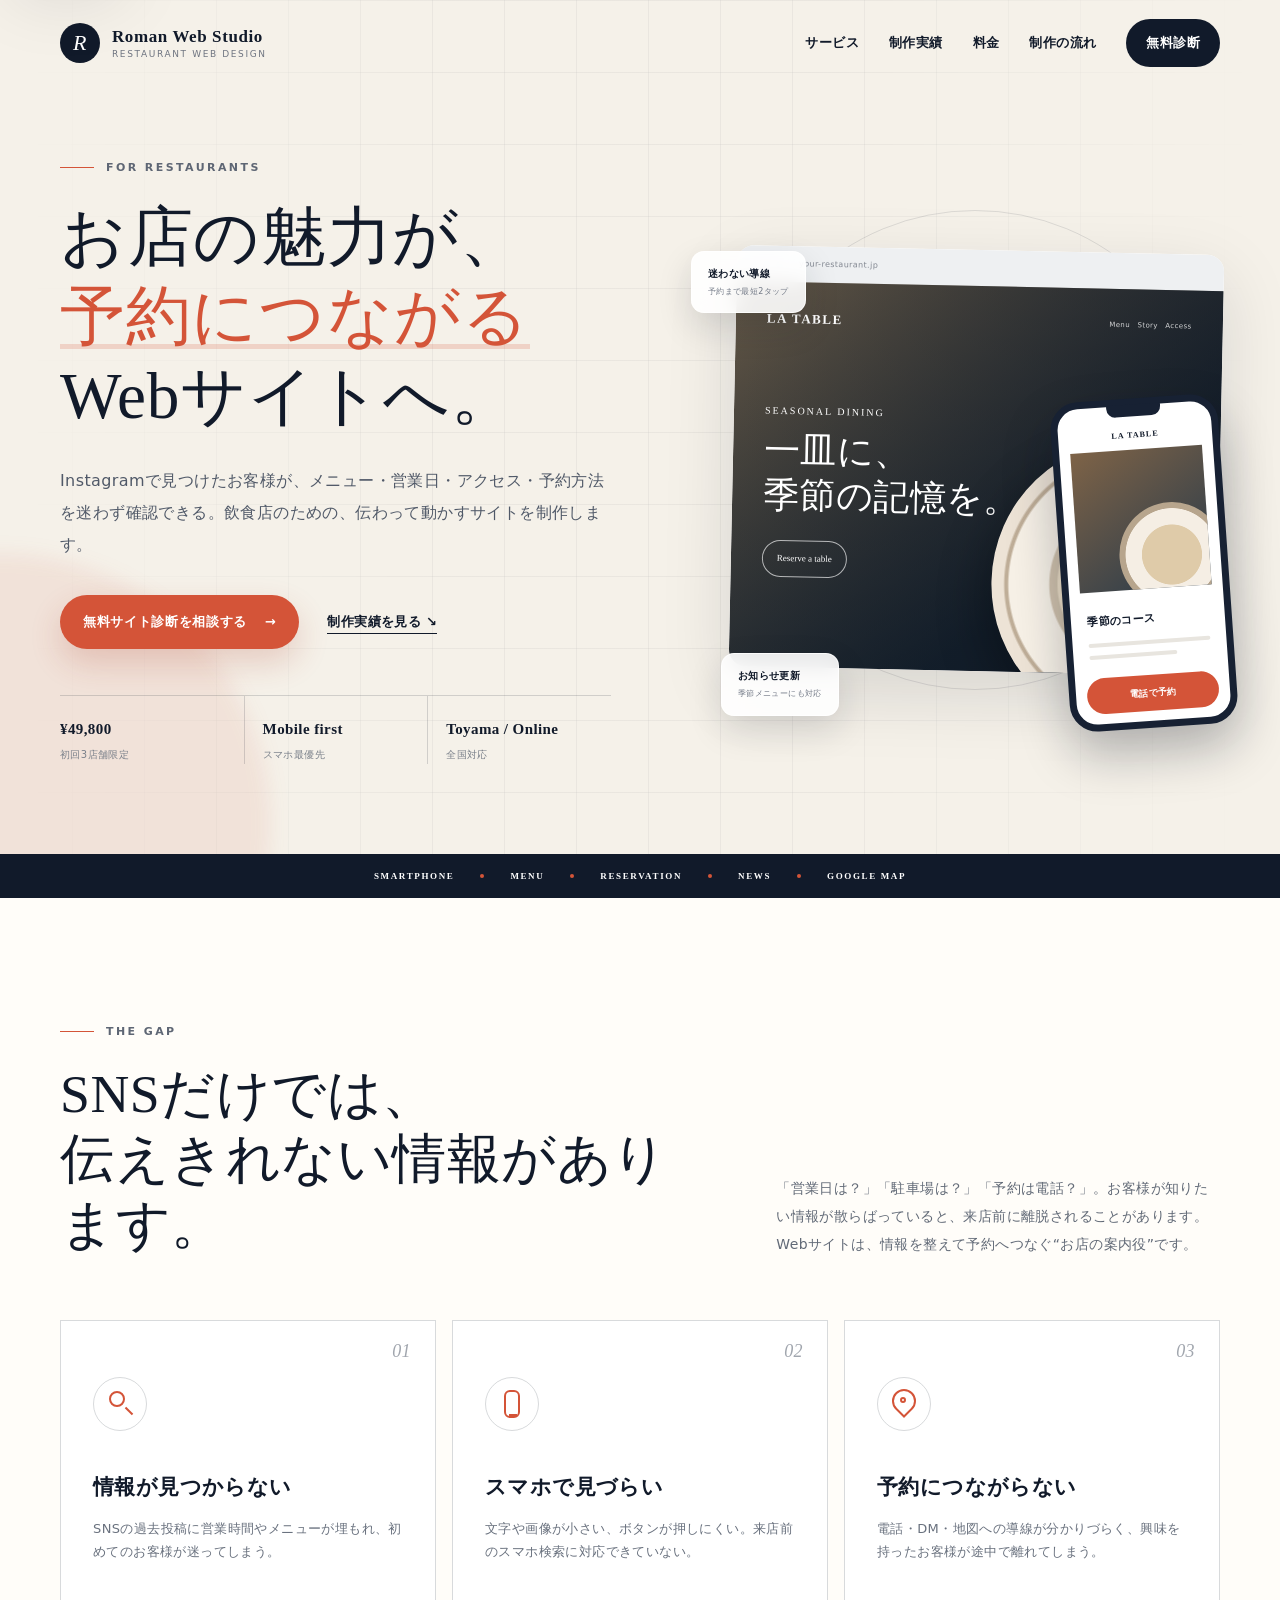
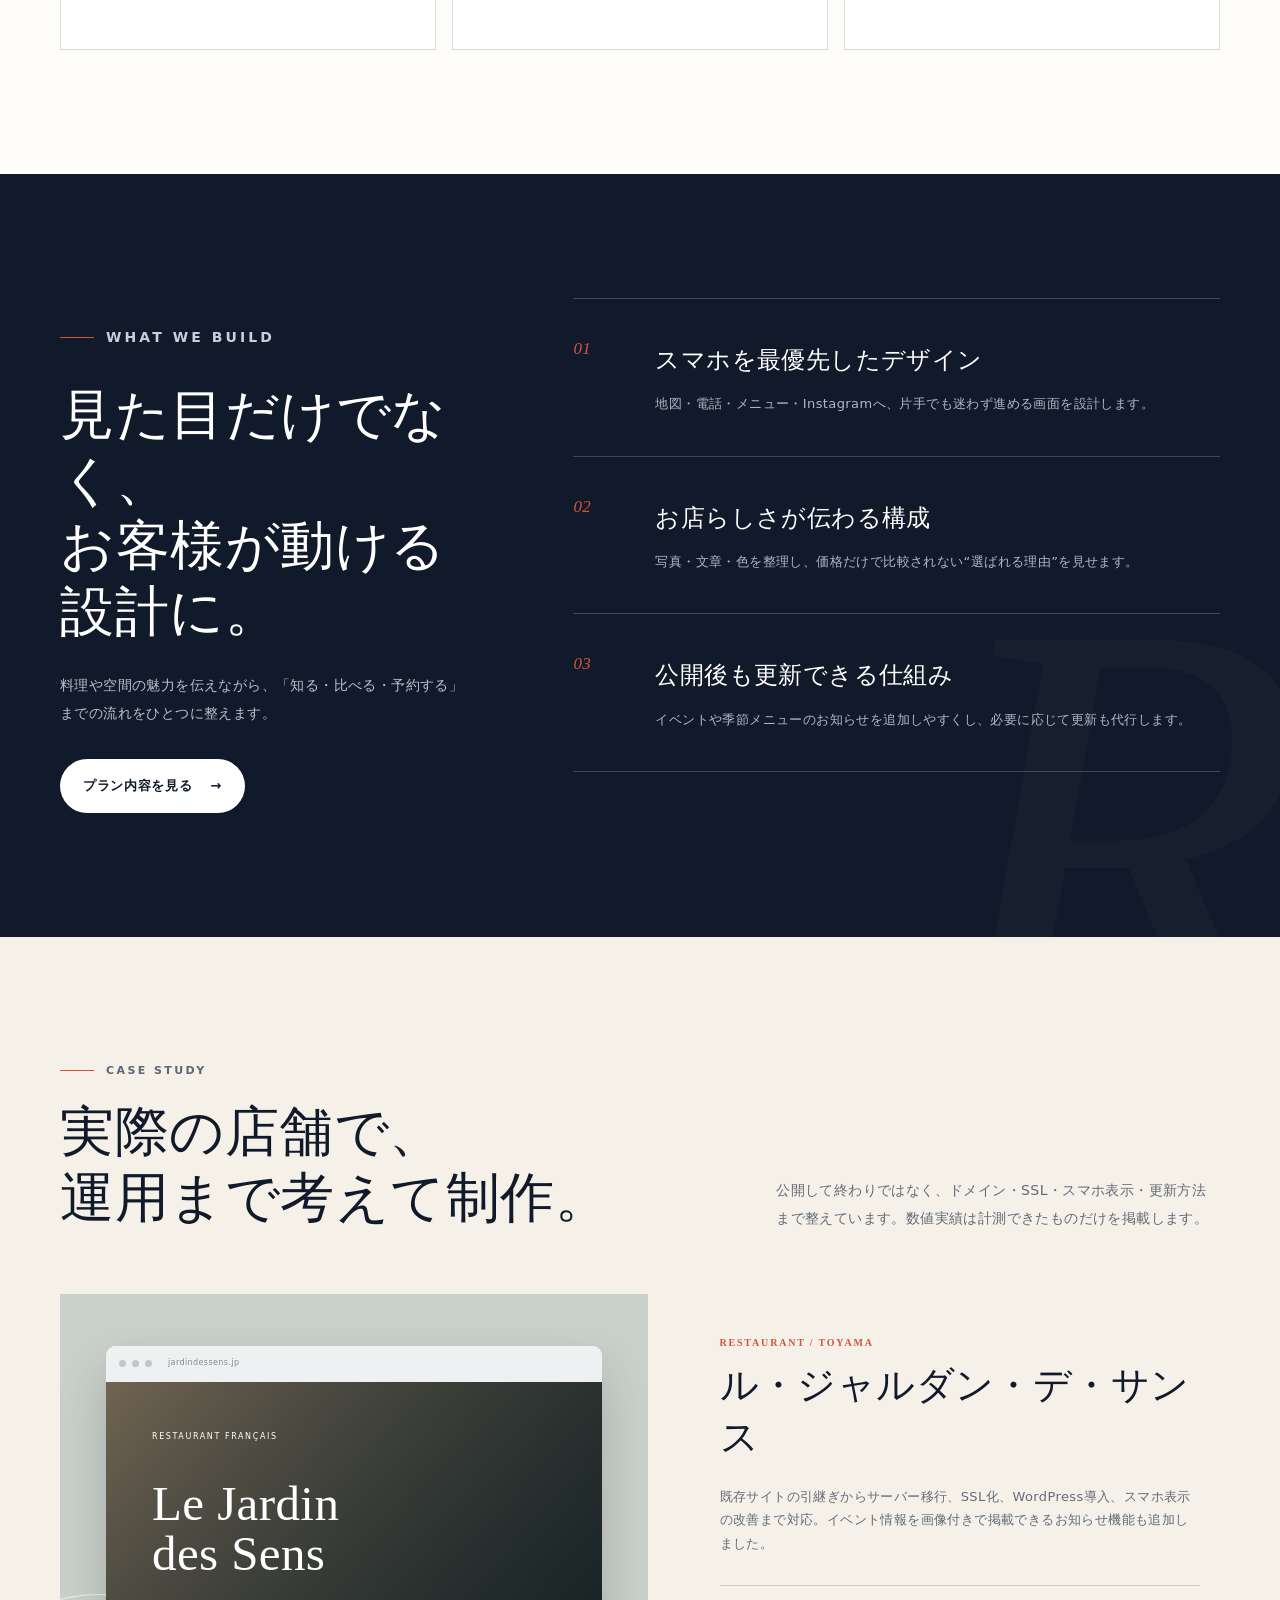
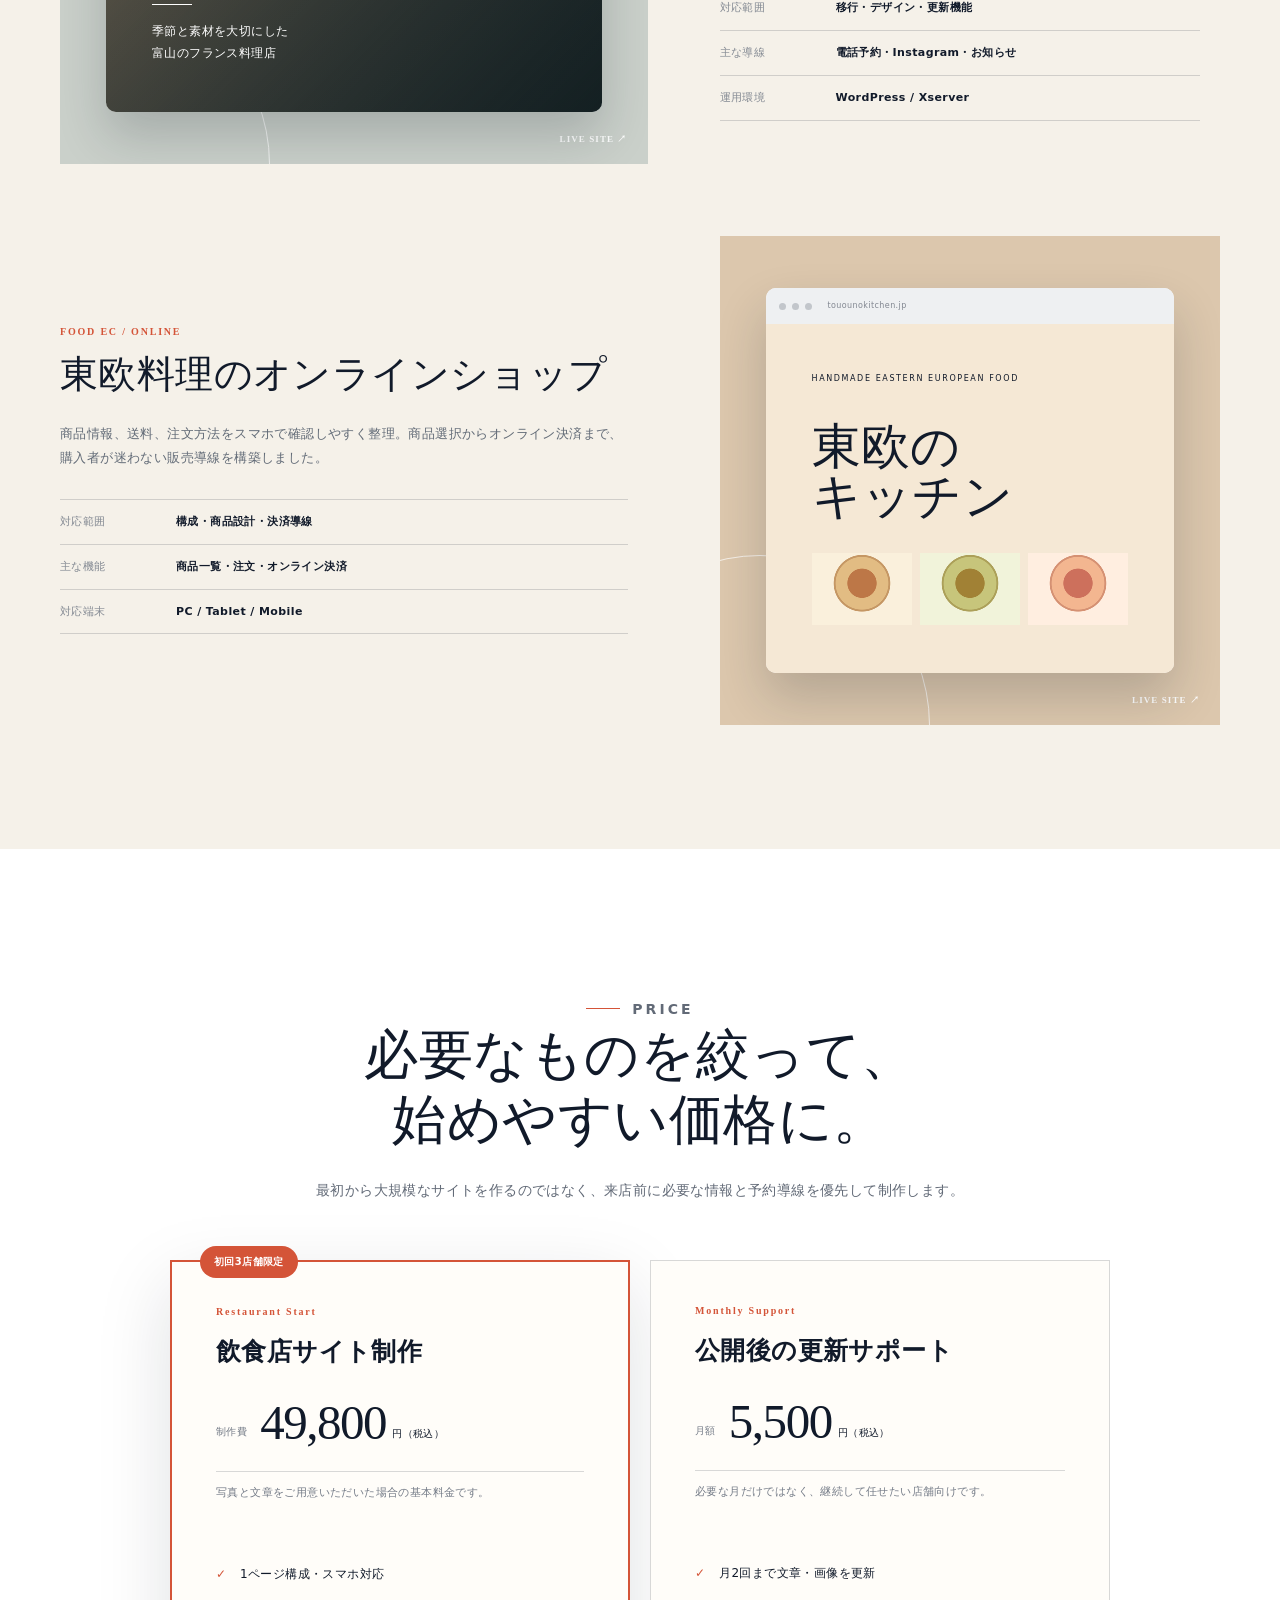
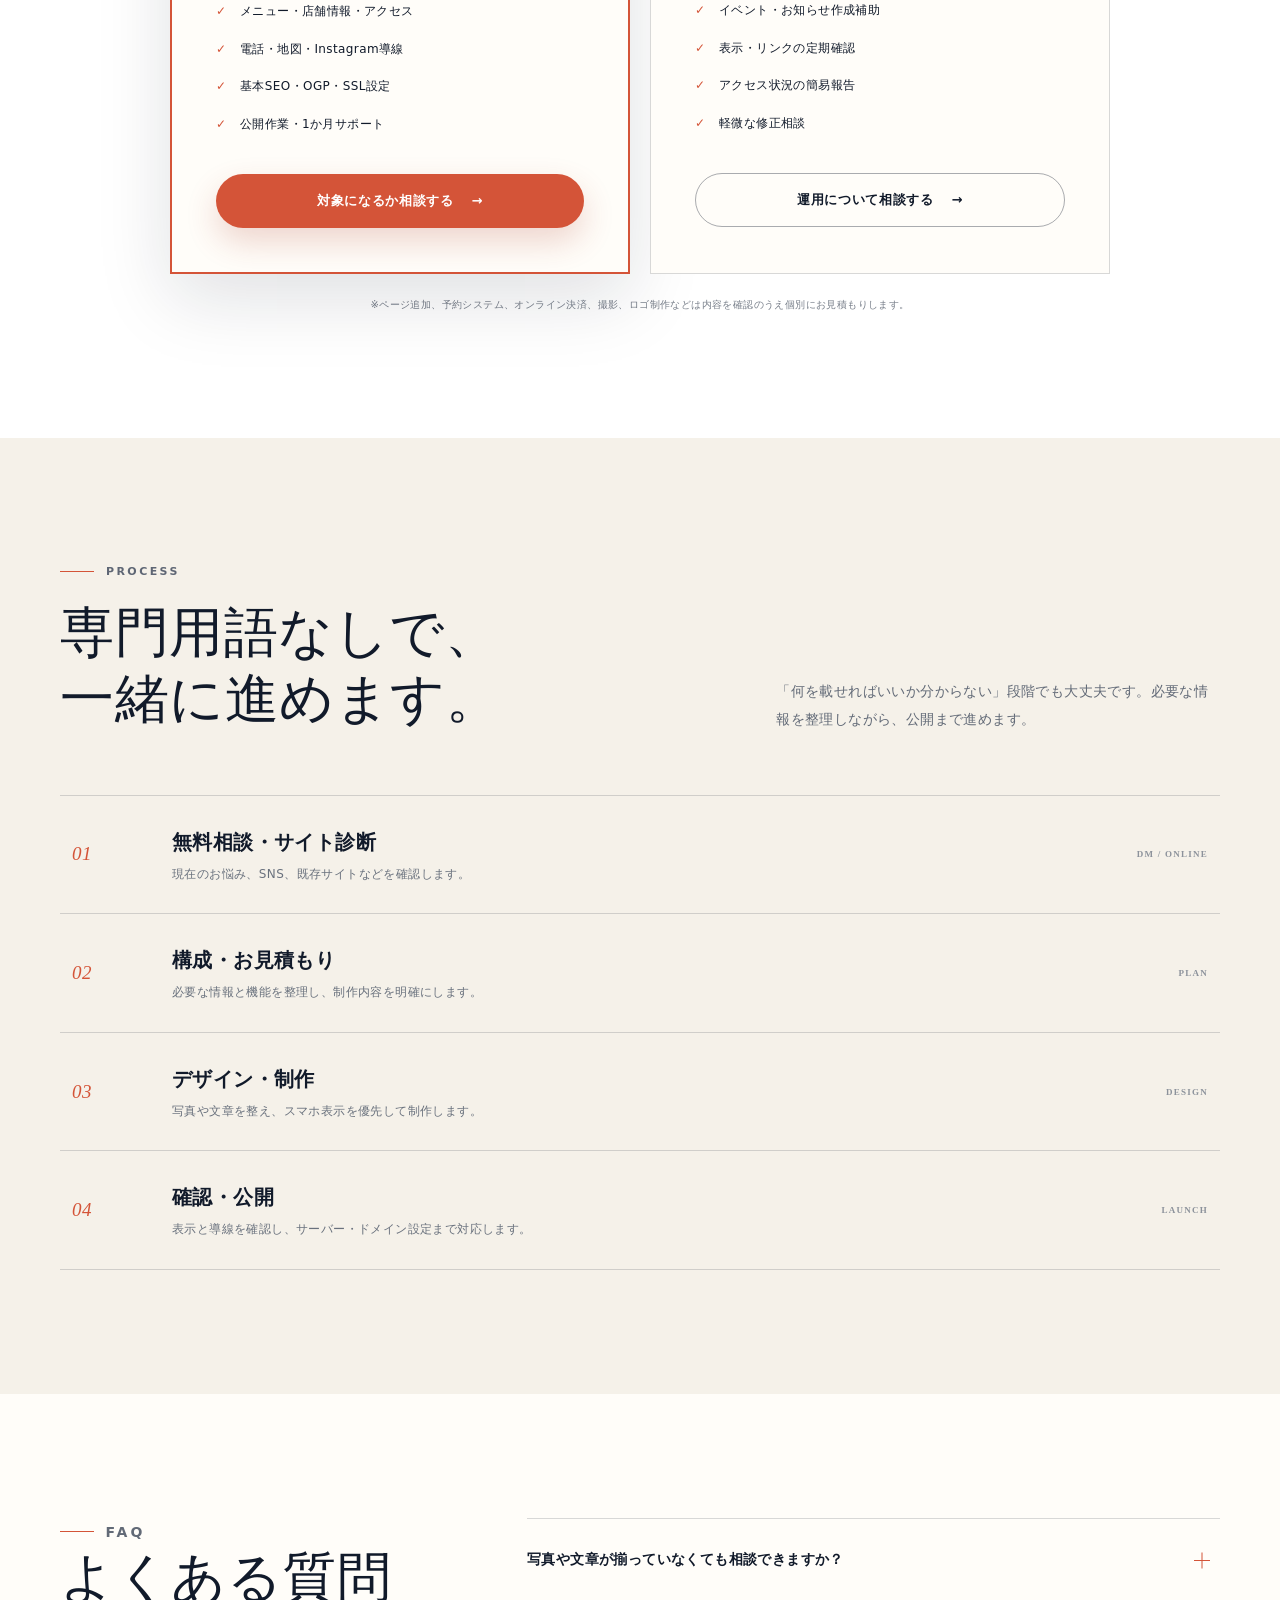
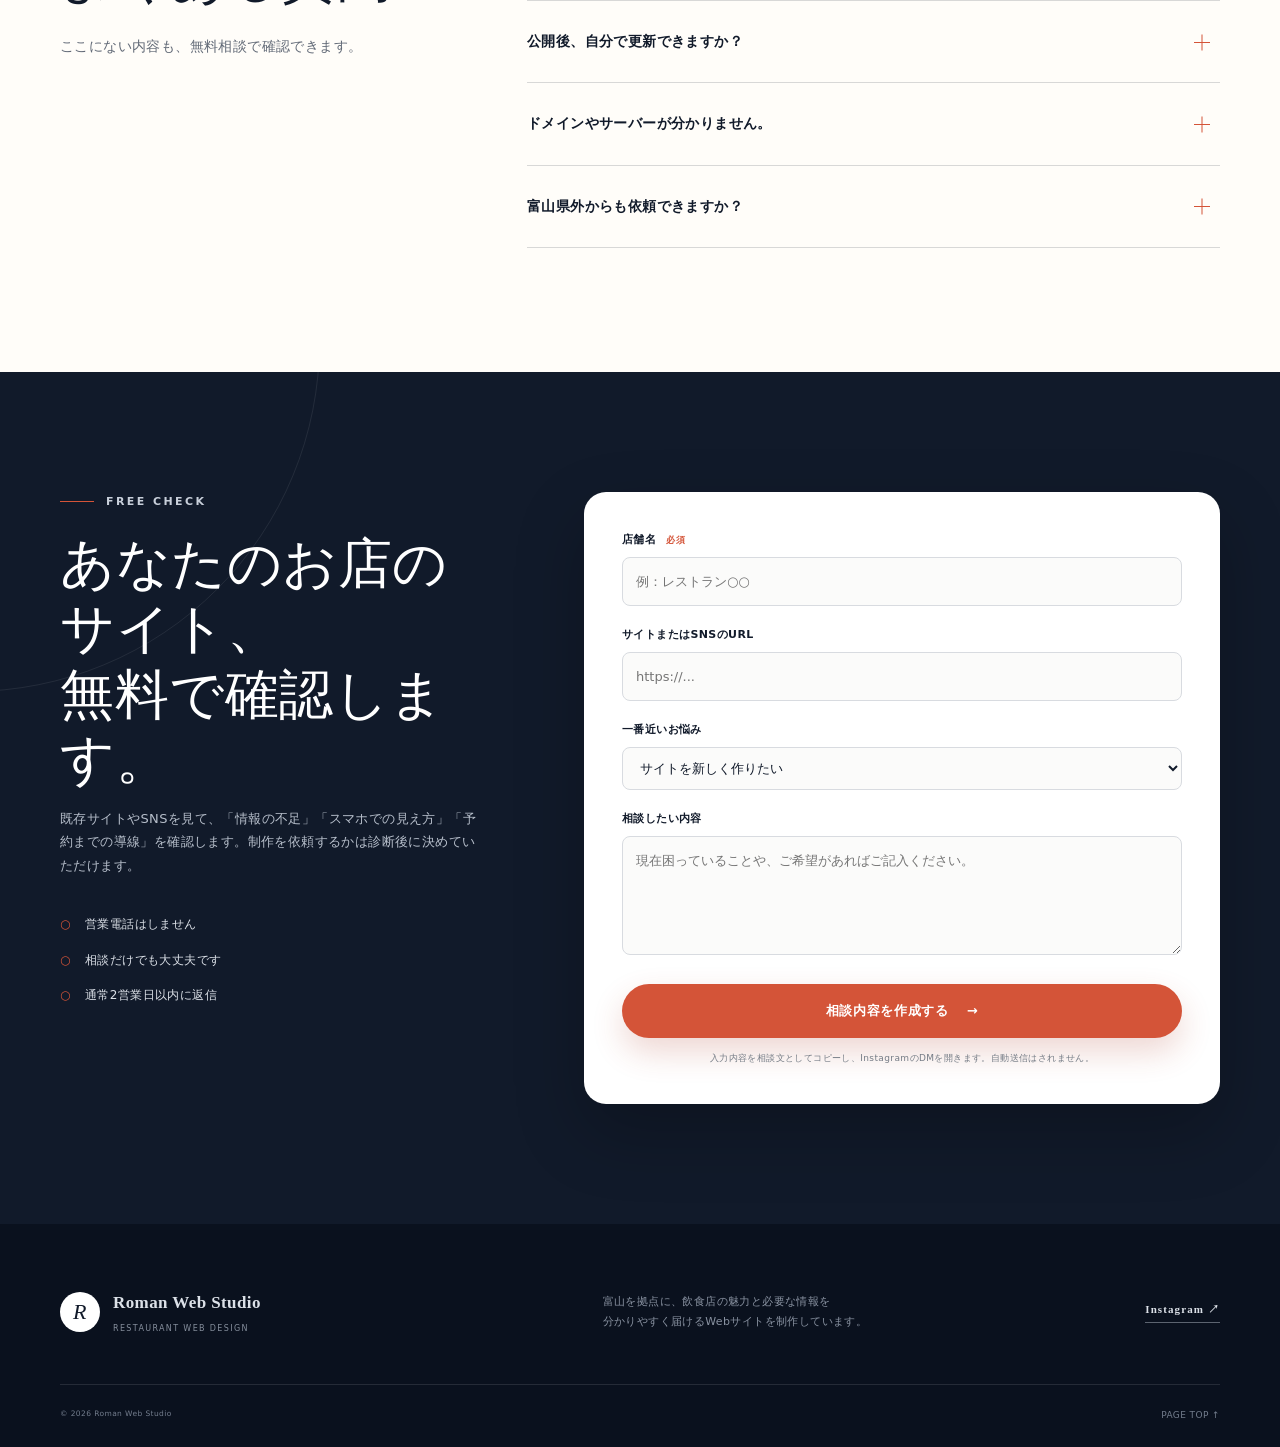
==== index.html @ 32421e75 "Add files via upload" ====
<!doctype html>
<html lang="ja">
<head>
  <meta charset="utf-8">
  <meta name="viewport" content="width=device-width, initial-scale=1">
  <meta name="theme-color" content="#111a2a">
  <meta name="description" content="富山の飲食店に特化したWebサイト制作。スマホ対応、メニュー・アクセス・予約導線、お知らせ機能まで、集客につながるサイトを制作します。">
  <meta property="og:type" content="website">
  <meta property="og:locale" content="ja_JP">
  <meta property="og:title" content="Roman Web Studio｜飲食店のためのWeb制作">
  <meta property="og:description" content="お店の魅力が、予約につながるサイトへ。富山を拠点に全国オンライン対応。">
  <title>Roman Web Studio｜飲食店のためのWeb制作</title>
  <link rel="icon" href="assets/favicon.svg" type="image/svg+xml">
  <link rel="stylesheet" href="styles.css">
  <script src="script.js" defer></script>
</head>
<body>
  <a class="skip-link" href="#main">本文へ移動</a>

  <header class="site-header" data-header>
    <div class="container header-inner">
      <a class="brand" href="#top" aria-label="Roman Web Studio ホーム">
        <span class="brand-mark" aria-hidden="true">R</span>
        <span><b>Roman Web Studio</b><small>Restaurant web design</small></span>
      </a>
      <button class="menu-button" type="button" aria-expanded="false" aria-controls="site-nav" data-menu-button>
        <span class="sr-only">メニューを開く</span><i></i><i></i>
      </button>
      <nav class="site-nav" id="site-nav" aria-label="メインメニュー" data-nav>
        <a href="#service">サービス</a>
        <a href="#works">制作実績</a>
        <a href="#price">料金</a>
        <a href="#flow">制作の流れ</a>
        <a class="nav-cta" href="#diagnosis">無料診断</a>
      </nav>
    </div>
  </header>

  <main id="main">
    <section class="hero" id="top">
      <div class="hero-grid-bg" aria-hidden="true"></div>
      <div class="container hero-layout">
        <div class="hero-copy reveal">
          <p class="eyebrow"><span></span> FOR RESTAURANTS</p>
          <h1>お店の魅力が、<br><em>予約につながる</em><br>Webサイトへ。</h1>
          <p class="hero-lead">Instagramで見つけたお客様が、メニュー・営業日・アクセス・予約方法を迷わず確認できる。飲食店のための、伝わって動かすサイトを制作します。</p>
          <div class="hero-actions">
            <a class="button button-primary" href="#diagnosis">無料サイト診断を相談する <span>→</span></a>
            <a class="text-link" href="#works">制作実績を見る <span>↘</span></a>
          </div>
          <ul class="hero-facts" aria-label="サービスの特徴">
            <li><b>¥49,800</b><span>初回3店舗限定</span></li>
            <li><b>Mobile first</b><span>スマホ最優先</span></li>
            <li><b>Toyama / Online</b><span>全国対応</span></li>
          </ul>
        </div>

        <div class="hero-showcase reveal reveal-delay" aria-label="飲食店サイトの制作イメージ">
          <div class="showcase-orbit orbit-one" aria-hidden="true"></div>
          <div class="showcase-orbit orbit-two" aria-hidden="true"></div>
          <div class="desktop-mockup">
            <div class="browser-bar"><span></span><span></span><span></span><small>your-restaurant.jp</small></div>
            <div class="restaurant-screen">
              <div class="screen-nav"><b>LA TABLE</b><i>Menu　Story　Access</i></div>
              <p>Seasonal dining</p>
              <strong>一皿に、<br>季節の記憶を。</strong>
              <button type="button" tabindex="-1">Reserve a table</button>
              <div class="screen-dish" aria-hidden="true"><i></i><i></i><i></i></div>
            </div>
          </div>
          <div class="phone-mockup" aria-hidden="true">
            <div class="phone-notch"></div>
            <div class="phone-brand">LA TABLE</div>
            <div class="phone-photo"><i></i></div>
            <div class="phone-copy"><b>季節のコース</b><span></span><span></span></div>
            <div class="phone-cta">電話で予約</div>
          </div>
          <div class="floating-note note-one"><b>迷わない導線</b><span>予約まで最短2タップ</span></div>
          <div class="floating-note note-two"><b>お知らせ更新</b><span>季節メニューにも対応</span></div>
        </div>
      </div>
    </section>

    <section class="trust-strip" aria-label="対応内容">
      <div class="container trust-inner">
        <span>SMARTPHONE</span><i></i><span>MENU</span><i></i><span>RESERVATION</span><i></i><span>NEWS</span><i></i><span>GOOGLE MAP</span>
      </div>
    </section>

    <section class="section problem" id="service">
      <div class="container">
        <div class="section-heading split reveal">
          <div><p class="eyebrow"><span></span> THE GAP</p><h2>SNSだけでは、<br>伝えきれない情報があります。</h2></div>
          <p>「営業日は？」「駐車場は？」「予約は電話？」。お客様が知りたい情報が散らばっていると、来店前に離脱されることがあります。Webサイトは、情報を整えて予約へつなぐ“お店の案内役”です。</p>
        </div>
        <div class="problem-grid">
          <article class="problem-card reveal"><span>01</span><div class="line-icon icon-search" aria-hidden="true"></div><h3>情報が見つからない</h3><p>SNSの過去投稿に営業時間やメニューが埋もれ、初めてのお客様が迷ってしまう。</p></article>
          <article class="problem-card reveal"><span>02</span><div class="line-icon icon-phone" aria-hidden="true"></div><h3>スマホで見づらい</h3><p>文字や画像が小さい、ボタンが押しにくい。来店前のスマホ検索に対応できていない。</p></article>
          <article class="problem-card reveal"><span>03</span><div class="line-icon icon-route" aria-hidden="true"></div><h3>予約につながらない</h3><p>電話・DM・地図への導線が分かりづらく、興味を持ったお客様が途中で離れてしまう。</p></article>
        </div>
      </div>
    </section>

    <section class="section solution-section">
      <div class="container solution-layout">
        <div class="solution-intro reveal">
          <p class="eyebrow light"><span></span> WHAT WE BUILD</p>
          <h2>見た目だけでなく、<br>お客様が動ける設計に。</h2>
          <p>料理や空間の魅力を伝えながら、「知る・比べる・予約する」までの流れをひとつに整えます。</p>
          <a class="button button-light" href="#price">プラン内容を見る <span>→</span></a>
        </div>
        <div class="solution-list">
          <article class="solution-item reveal"><b>01</b><div><h3>スマホを最優先したデザイン</h3><p>地図・電話・メニュー・Instagramへ、片手でも迷わず進める画面を設計します。</p></div></article>
          <article class="solution-item reveal"><b>02</b><div><h3>お店らしさが伝わる構成</h3><p>写真・文章・色を整理し、価格だけで比較されない“選ばれる理由”を見せます。</p></div></article>
          <article class="solution-item reveal"><b>03</b><div><h3>公開後も更新できる仕組み</h3><p>イベントや季節メニューのお知らせを追加しやすくし、必要に応じて更新も代行します。</p></div></article>
        </div>
      </div>
    </section>

    <section class="section works" id="works">
      <div class="container">
        <div class="section-heading split reveal">
          <div><p class="eyebrow"><span></span> CASE STUDY</p><h2>実際の店舗で、<br>運用まで考えて制作。</h2></div>
          <p>公開して終わりではなく、ドメイン・SSL・スマホ表示・更新方法まで整えています。数値実績は計測できたものだけを掲載します。</p>
        </div>

        <article class="case-study reveal">
          <a class="case-visual" href="https://jardindessens.jp/" target="_blank" rel="noopener noreferrer" aria-label="ル・ジャルダン・デ・サンスのサイトを見る">
            <div class="case-browser">
              <div class="case-bar"><span></span><span></span><span></span><em>jardindessens.jp</em></div>
              <div class="case-screen">
                <small>RESTAURANT FRANÇAIS</small><strong>Le Jardin<br>des Sens</strong><i></i><p>季節と素材を大切にした<br>富山のフランス料理店</p>
              </div>
            </div>
            <span class="case-open">LIVE SITE ↗</span>
          </a>
          <div class="case-content">
            <p class="case-label">RESTAURANT / TOYAMA</p>
            <h3>ル・ジャルダン・デ・サンス</h3>
            <p>既存サイトの引継ぎからサーバー移行、SSL化、WordPress導入、スマホ表示の改善まで対応。イベント情報を画像付きで掲載できるお知らせ機能も追加しました。</p>
            <dl class="case-details">
              <div><dt>対応範囲</dt><dd>移行・デザイン・更新機能</dd></div>
              <div><dt>主な導線</dt><dd>電話予約・Instagram・お知らせ</dd></div>
              <div><dt>運用環境</dt><dd>WordPress / Xserver</dd></div>
            </dl>
          </div>
        </article>

        <article class="case-study case-study-reverse reveal">
          <a class="case-visual case-visual-warm" href="https://touounokitchen.jp/" target="_blank" rel="noopener noreferrer" aria-label="東欧のキッチンのサイトを見る">
            <div class="case-browser">
              <div class="case-bar"><span></span><span></span><span></span><em>touounokitchen.jp</em></div>
              <div class="case-screen shop-screen">
                <small>HANDMADE EASTERN EUROPEAN FOOD</small><strong>東欧の<br>キッチン</strong><div class="product-row"><i></i><i></i><i></i></div>
              </div>
            </div>
            <span class="case-open">LIVE SITE ↗</span>
          </a>
          <div class="case-content">
            <p class="case-label">FOOD EC / ONLINE</p>
            <h3>東欧料理のオンラインショップ</h3>
            <p>商品情報、送料、注文方法をスマホで確認しやすく整理。商品選択からオンライン決済まで、購入者が迷わない販売導線を構築しました。</p>
            <dl class="case-details">
              <div><dt>対応範囲</dt><dd>構成・商品設計・決済導線</dd></div>
              <div><dt>主な機能</dt><dd>商品一覧・注文・オンライン決済</dd></div>
              <div><dt>対応端末</dt><dd>PC / Tablet / Mobile</dd></div>
            </dl>
          </div>
        </article>
      </div>
    </section>

    <section class="section price-section" id="price">
      <div class="container">
        <div class="section-heading centered reveal">
          <p class="eyebrow"><span></span> PRICE</p>
          <h2>必要なものを絞って、<br>始めやすい価格に。</h2>
          <p>最初から大規模なサイトを作るのではなく、来店前に必要な情報と予約導線を優先して制作します。</p>
        </div>
        <div class="price-grid">
          <article class="price-card featured reveal">
            <div class="price-badge">初回3店舗限定</div>
            <p class="price-name">Restaurant Start</p>
            <h3>飲食店サイト制作</h3>
            <div class="price"><small>制作費</small><strong>49,800</strong><span>円（税込）</span></div>
            <p class="price-note">写真と文章をご用意いただいた場合の基本料金です。</p>
            <ul>
              <li>1ページ構成・スマホ対応</li>
              <li>メニュー・店舗情報・アクセス</li>
              <li>電話・地図・Instagram導線</li>
              <li>基本SEO・OGP・SSL設定</li>
              <li>公開作業・1か月サポート</li>
            </ul>
            <a class="button button-primary full" href="#diagnosis">対象になるか相談する <span>→</span></a>
          </article>
          <article class="price-card reveal">
            <p class="price-name">Monthly Support</p>
            <h3>公開後の更新サポート</h3>
            <div class="price"><small>月額</small><strong>5,500</strong><span>円（税込）</span></div>
            <p class="price-note">必要な月だけではなく、継続して任せたい店舗向けです。</p>
            <ul>
              <li>月2回まで文章・画像を更新</li>
              <li>イベント・お知らせ作成補助</li>
              <li>表示・リンクの定期確認</li>
              <li>アクセス状況の簡易報告</li>
              <li>軽微な修正相談</li>
            </ul>
            <a class="button button-outline full" href="#diagnosis">運用について相談する <span>→</span></a>
          </article>
        </div>
        <p class="price-caution">※ページ追加、予約システム、オンライン決済、撮影、ロゴ制作などは内容を確認のうえ個別にお見積もりします。</p>
      </div>
    </section>

    <section class="section flow-section" id="flow">
      <div class="container">
        <div class="section-heading split reveal">
          <div><p class="eyebrow"><span></span> PROCESS</p><h2>専門用語なしで、<br>一緒に進めます。</h2></div>
          <p>「何を載せればいいか分からない」段階でも大丈夫です。必要な情報を整理しながら、公開まで進めます。</p>
        </div>
        <ol class="flow-list">
          <li class="reveal"><span>01</span><div><h3>無料相談・サイト診断</h3><p>現在のお悩み、SNS、既存サイトなどを確認します。</p></div><small>DM / ONLINE</small></li>
          <li class="reveal"><span>02</span><div><h3>構成・お見積もり</h3><p>必要な情報と機能を整理し、制作内容を明確にします。</p></div><small>PLAN</small></li>
          <li class="reveal"><span>03</span><div><h3>デザイン・制作</h3><p>写真や文章を整え、スマホ表示を優先して制作します。</p></div><small>DESIGN</small></li>
          <li class="reveal"><span>04</span><div><h3>確認・公開</h3><p>表示と導線を確認し、サーバー・ドメイン設定まで対応します。</p></div><small>LAUNCH</small></li>
        </ol>
      </div>
    </section>

    <section class="section faq-section">
      <div class="container faq-layout">
        <div class="faq-heading reveal"><p class="eyebrow"><span></span> FAQ</p><h2>よくある質問</h2><p>ここにない内容も、無料相談で確認できます。</p></div>
        <div class="faq-list">
          <details class="reveal"><summary>写真や文章が揃っていなくても相談できますか？<i></i></summary><p>可能です。必要な素材を一緒に整理し、文章のたたき台も作成します。撮影が必要な場合は別途ご相談ください。</p></details>
          <details class="reveal"><summary>公開後、自分で更新できますか？<i></i></summary><p>更新頻度に応じて、WordPressなどご自身で更新できる構成も提案できます。更新を任せたい場合は月額サポートをご利用いただけます。</p></details>
          <details class="reveal"><summary>ドメインやサーバーが分かりません。<i></i></summary><p>取得・設定・SSL化までサポートします。現在契約しているサービスがある場合は、内容を確認して最適な方法をご案内します。</p></details>
          <details class="reveal"><summary>富山県外からも依頼できますか？<i></i></summary><p>全国オンラインで対応しています。打ち合わせはメッセージやオンライン通話で進められます。</p></details>
        </div>
      </div>
    </section>

    <section class="diagnosis" id="diagnosis">
      <div class="container diagnosis-layout">
        <div class="diagnosis-copy reveal">
          <p class="eyebrow light"><span></span> FREE CHECK</p>
          <h2>あなたのお店のサイト、<br>無料で確認します。</h2>
          <p>既存サイトやSNSを見て、「情報の不足」「スマホでの見え方」「予約までの導線」を確認します。制作を依頼するかは診断後に決めていただけます。</p>
          <ul><li>営業電話はしません</li><li>相談だけでも大丈夫です</li><li>通常2営業日以内に返信</li></ul>
        </div>
        <form class="diagnosis-form reveal" data-diagnosis-form>
          <label><span>店舗名 <em>必須</em></span><input type="text" name="shop" autocomplete="organization" required placeholder="例：レストラン○○"></label>
          <label><span>サイトまたはSNSのURL</span><input type="url" name="url" inputmode="url" placeholder="https://..."></label>
          <label><span>一番近いお悩み</span><select name="issue"><option>サイトを新しく作りたい</option><option>今のサイトを改善したい</option><option>スマホ表示を見直したい</option><option>予約・問い合わせを増やしたい</option><option>更新を任せたい</option><option>まだ分からない</option></select></label>
          <label><span>相談したい内容</span><textarea name="message" rows="4" placeholder="現在困っていることや、ご希望があればご記入ください。"></textarea></label>
          <button class="button button-primary full" type="submit">相談内容を作成する <span>→</span></button>
          <p class="form-help">入力内容を相談文としてコピーし、InstagramのDMを開きます。自動送信はされません。</p>
          <div class="form-result" role="status" aria-live="polite" data-form-result hidden>
            <b>相談文をコピーしました。</b><span>Instagramが開いたら、DMへ貼り付けて送信してください。</span>
            <a href="https://www.instagram.com/roman.webstudio/" target="_blank" rel="noopener noreferrer">Instagramを開く ↗</a>
          </div>
        </form>
      </div>
    </section>
  </main>

  <footer class="site-footer">
    <div class="container footer-top">
      <div class="footer-brand"><span class="brand-mark">R</span><div><b>Roman Web Studio</b><small>Restaurant web design</small></div></div>
      <p>富山を拠点に、飲食店の魅力と必要な情報を<br>分かりやすく届けるWebサイトを制作しています。</p>
      <a href="https://www.instagram.com/roman.webstudio/" target="_blank" rel="noopener noreferrer">Instagram <span>↗</span></a>
    </div>
    <div class="container footer-bottom"><small>© <span data-year></span> Roman Web Studio</small><div><a href="#top">PAGE TOP ↑</a></div></div>
  </footer>
</body>
</html>
---- styles.css ----
:root {
  --ink: #111a2a;
  --ink-soft: #243047;
  --cream: #f5f1e9;
  --paper: #fffdf9;
  --sand: #e6dccb;
  --accent: #d45438;
  --accent-dark: #aa3925;
  --sage: #85917f;
  --line: rgba(17, 26, 42, .16);
  --shadow: 0 24px 70px rgba(12, 20, 35, .13);
  --radius: 22px;
  --container: 1160px;
}

*, *::before, *::after { box-sizing: border-box; }
html { scroll-behavior: smooth; scroll-padding-top: 88px; }
body {
  margin: 0;
  color: var(--ink);
  background: var(--paper);
  font-family: "Hiragino Kaku Gothic ProN", "Yu Gothic", "Meiryo", system-ui, sans-serif;
  line-height: 1.8;
  letter-spacing: .025em;
  -webkit-font-smoothing: antialiased;
}
body.menu-open { overflow: hidden; }
a { color: inherit; text-decoration: none; }
img { max-width: 100%; display: block; }
button, input, select, textarea { font: inherit; }
button, summary { -webkit-tap-highlight-color: transparent; }
.container { width: min(calc(100% - 48px), var(--container)); margin-inline: auto; }
.section { padding: 124px 0; }
.sr-only { position: absolute; width: 1px; height: 1px; padding: 0; margin: -1px; overflow: hidden; clip: rect(0, 0, 0, 0); white-space: nowrap; border: 0; }
.skip-link { position: fixed; left: 12px; top: -80px; z-index: 9999; background: #fff; padding: 10px 14px; border-radius: 8px; box-shadow: var(--shadow); }
.skip-link:focus { top: 12px; }

.site-header {
  position: fixed;
  inset: 0 0 auto;
  z-index: 100;
  transition: background .25s ease, box-shadow .25s ease, transform .25s ease;
}
.site-header.scrolled { background: rgba(255, 253, 249, .94); backdrop-filter: blur(16px); box-shadow: 0 1px 0 var(--line); }
.header-inner { height: 86px; display: flex; align-items: center; justify-content: space-between; gap: 24px; }
.brand { display: inline-flex; align-items: center; gap: 12px; line-height: 1.15; position: relative; z-index: 102; }
.brand-mark { width: 40px; height: 40px; display: grid; place-items: center; color: #fff; background: var(--ink); border-radius: 50%; font-family: Georgia, serif; font-size: 22px; font-style: italic; }
.brand b { display: block; font-family: Georgia, "Times New Roman", serif; font-size: 17px; letter-spacing: .035em; }
.brand small { display: block; margin-top: 3px; font-size: 9px; letter-spacing: .18em; text-transform: uppercase; color: #6e7480; }
.site-nav { display: flex; align-items: center; gap: 30px; font-size: 13px; font-weight: 700; }
.site-nav > a:not(.nav-cta) { position: relative; }
.site-nav > a:not(.nav-cta)::after { content: ""; position: absolute; left: 0; right: 100%; bottom: -5px; height: 1px; background: var(--accent); transition: right .25s ease; }
.site-nav > a:not(.nav-cta):hover::after { right: 0; }
.nav-cta { padding: 12px 20px; color: #fff; background: var(--ink); border-radius: 999px; }
.menu-button { display: none; }

.hero { min-height: 780px; padding: 158px 0 90px; background: var(--cream); position: relative; overflow: hidden; }
.hero-grid-bg { position: absolute; inset: 0; opacity: .3; background-image: linear-gradient(var(--line) 1px, transparent 1px), linear-gradient(90deg, var(--line) 1px, transparent 1px); background-size: 72px 72px; mask-image: linear-gradient(to right, transparent, black 35%, black 65%, transparent); }
.hero::before { content: ""; position: absolute; width: 540px; height: 540px; border-radius: 50%; background: rgba(212, 84, 56, .09); filter: blur(10px); left: -270px; bottom: -240px; }
.hero-layout { position: relative; display: grid; grid-template-columns: 1.02fr .98fr; align-items: center; gap: 80px; }
.eyebrow { margin: 0 0 20px; display: flex; align-items: center; gap: 12px; font-size: 11px; font-weight: 800; letter-spacing: .22em; color: #5e6674; }
.eyebrow span { width: 34px; height: 1px; background: var(--accent); }
.eyebrow.light { color: #c8cfda; }
.hero h1, .section-heading h2, .solution-intro h2, .diagnosis h2, .faq-heading h2 { margin: 0; font-family: Georgia, "Yu Mincho", "Hiragino Mincho ProN", serif; font-weight: 500; letter-spacing: .01em; line-height: 1.22; }
.hero h1 { font-size: clamp(43px, 5.1vw, 72px); }
.hero h1 em { color: var(--accent); font-style: normal; position: relative; }
.hero h1 em::after { content: ""; position: absolute; left: 0; right: 0; bottom: 3px; height: 5px; background: rgba(212, 84, 56, .2); }
.hero-lead { max-width: 600px; margin: 28px 0 0; font-size: 16px; color: #505968; line-height: 2; }
.hero-actions { display: flex; align-items: center; gap: 28px; margin-top: 34px; }
.button { min-height: 54px; padding: 14px 22px; border: 1px solid transparent; border-radius: 999px; display: inline-flex; align-items: center; justify-content: center; gap: 18px; cursor: pointer; font-size: 13px; font-weight: 800; letter-spacing: .05em; transition: transform .2s ease, background .2s ease, color .2s ease, box-shadow .2s ease; }
.button:hover { transform: translateY(-2px); }
.button-primary { color: #fff; background: var(--accent); box-shadow: 0 14px 32px rgba(170, 57, 37, .2); }
.button-primary:hover { background: var(--accent-dark); }
.button-light { color: var(--ink); background: #fff; }
.button-outline { color: var(--ink); border-color: rgba(17, 26, 42, .36); background: transparent; }
.button.full { width: 100%; }
.text-link { font-size: 13px; font-weight: 800; border-bottom: 1px solid var(--ink); }
.hero-facts { list-style: none; padding: 0; margin: 46px 0 0; display: grid; grid-template-columns: repeat(3, 1fr); border-top: 1px solid var(--line); }
.hero-facts li { padding: 20px 18px 0 0; }
.hero-facts li + li { padding-left: 18px; border-left: 1px solid var(--line); }
.hero-facts b, .hero-facts span { display: block; }
.hero-facts b { font-family: Georgia, serif; font-size: 15px; }
.hero-facts span { color: #7a808a; font-size: 10px; margin-top: 3px; }

.hero-showcase { position: relative; min-height: 570px; display: grid; align-items: center; }
.showcase-orbit { position: absolute; border: 1px solid rgba(17, 26, 42, .11); border-radius: 50%; }
.orbit-one { width: 480px; height: 480px; right: 1%; top: 6%; }
.orbit-two { width: 370px; height: 370px; right: 12%; top: 16%; border-style: dashed; }
.desktop-mockup { width: 92%; margin-left: auto; border-radius: 17px; overflow: hidden; box-shadow: var(--shadow); background: #fff; transform: rotate(1.2deg); position: relative; z-index: 2; }
.browser-bar, .case-bar { height: 36px; display: flex; align-items: center; gap: 6px; padding: 0 13px; background: #eef0f2; }
.browser-bar span, .case-bar span { width: 7px; height: 7px; border-radius: 50%; background: #c2c6cb; }
.browser-bar small, .case-bar em { margin-left: 10px; color: #828791; font-size: 8px; font-style: normal; }
.restaurant-screen { height: 385px; padding: 25px 31px; color: #fff; background: radial-gradient(circle at 77% 43%, rgba(245, 207, 158, .3) 0 8%, transparent 9%), linear-gradient(120deg, rgba(9, 19, 34, .18), rgba(9, 19, 34, .76)), linear-gradient(145deg, #7a684f, #1d2932 72%); position: relative; overflow: hidden; }
.screen-nav { display: flex; justify-content: space-between; align-items: center; position: relative; z-index: 2; }
.screen-nav b { font-family: Georgia, serif; letter-spacing: .12em; font-size: 13px; }
.screen-nav i { font-style: normal; font-size: 7px; opacity: .8; }
.restaurant-screen > p { margin: 72px 0 8px; font-family: Georgia, serif; font-size: 10px; text-transform: uppercase; letter-spacing: .2em; }
.restaurant-screen > strong { display: block; font-family: Georgia, "Yu Mincho", serif; font-size: 36px; font-weight: 400; line-height: 1.25; }
.restaurant-screen > button { margin-top: 22px; padding: 9px 14px; border: 1px solid rgba(255, 255, 255, .65); color: #fff; background: transparent; border-radius: 99px; font-family: Georgia, serif; font-size: 9px; }
.screen-dish { position: absolute; width: 290px; height: 290px; right: -64px; bottom: -55px; border-radius: 50%; background: radial-gradient(circle, #eddfc7 0 38%, #d0c2ad 39% 42%, #f7f1e7 43% 62%, #bfae98 63% 64%, #ede3d6 65%); box-shadow: -10px 20px 45px rgba(0, 0, 0, .28); }
.screen-dish i { position: absolute; border-radius: 60% 40% 65% 35%; background: #687a4b; }
.screen-dish i:nth-child(1) { width: 58px; height: 37px; left: 116px; top: 105px; transform: rotate(24deg); }
.screen-dish i:nth-child(2) { width: 45px; height: 20px; left: 90px; top: 145px; background: #b46538; }
.screen-dish i:nth-child(3) { width: 28px; height: 40px; left: 152px; top: 148px; background: #d9b94c; }
.phone-mockup { position: absolute; z-index: 4; right: -8px; bottom: 18px; width: 168px; height: 330px; padding: 20px 11px 12px; border: 7px solid #172133; border-radius: 28px; background: #fff; box-shadow: 0 24px 50px rgba(10, 18, 31, .28); transform: rotate(-4deg); }
.phone-notch { position: absolute; width: 54px; height: 12px; top: -1px; left: 50%; transform: translateX(-50%); border-radius: 0 0 9px 9px; background: #172133; }
.phone-brand { text-align: center; font: 700 8px Georgia, serif; letter-spacing: .13em; padding: 5px 0 10px; }
.phone-photo { height: 140px; background: linear-gradient(145deg, #7e6347, #26394a); position: relative; overflow: hidden; }
.phone-photo i { position: absolute; width: 105px; height: 105px; border-radius: 50%; right: -15px; bottom: -20px; background: radial-gradient(circle, #dfcba9 0 40%, #f5eee4 41% 62%, #b7a58d 63%); }
.phone-copy { padding: 14px 5px; }
.phone-copy b { font-family: "Yu Mincho", serif; font-size: 11px; }
.phone-copy span { display: block; height: 4px; margin-top: 8px; background: #e8e5df; border-radius: 8px; }
.phone-copy span:last-child { width: 72%; }
.phone-cta { margin-top: 5px; padding: 10px; text-align: center; color: #fff; background: var(--accent); border-radius: 20px; font-size: 9px; font-weight: 700; }
.floating-note { position: absolute; z-index: 5; padding: 13px 16px; border: 1px solid rgba(255, 255, 255, .8); border-radius: 13px; background: rgba(255, 255, 255, .9); backdrop-filter: blur(10px); box-shadow: 0 14px 35px rgba(20, 30, 45, .14); }
.floating-note b, .floating-note span { display: block; }
.floating-note b { font-size: 10px; }
.floating-note span { margin-top: 2px; font-size: 8px; color: #727986; }
.note-one { left: 0; top: 75px; }
.note-two { left: 30px; bottom: 30px; }

.trust-strip { padding: 17px 0; color: #fff; background: var(--ink); overflow: hidden; }
.trust-inner { display: flex; align-items: center; justify-content: center; gap: 26px; white-space: nowrap; font: 700 9px Georgia, serif; letter-spacing: .18em; }
.trust-inner i { width: 4px; height: 4px; border-radius: 50%; background: var(--accent); }

.section-heading.split { display: grid; grid-template-columns: 1fr .72fr; gap: 100px; align-items: end; margin-bottom: 62px; }
.section-heading.centered { max-width: 720px; margin: 0 auto 56px; text-align: center; }
.section-heading.centered .eyebrow { justify-content: center; }
.section-heading h2, .solution-intro h2, .diagnosis h2, .faq-heading h2 { font-size: clamp(35px, 4.2vw, 56px); }
.section-heading > p, .solution-intro > p, .faq-heading > p { margin: 0; color: #626a77; font-size: 14px; line-height: 2; }
.section-heading.centered > p { margin-top: 22px; }
.problem { background: var(--paper); }
.problem-grid { display: grid; grid-template-columns: repeat(3, 1fr); gap: 16px; }
.problem-card { min-height: 330px; padding: 32px; border: 1px solid var(--line); background: #fff; position: relative; transition: transform .25s ease, box-shadow .25s ease; }
.problem-card:hover { transform: translateY(-6px); box-shadow: var(--shadow); }
.problem-card > span { position: absolute; right: 24px; top: 20px; font: italic 18px Georgia, serif; color: #a1a6ae; }
.problem-card h3 { margin: 38px 0 10px; font-family: "Yu Mincho", serif; font-size: 21px; }
.problem-card p { margin: 0; color: #69717e; font-size: 13px; }
.line-icon { width: 54px; height: 54px; margin-top: 24px; border: 1px solid var(--line); border-radius: 50%; position: relative; }
.icon-search::before { content: ""; position: absolute; width: 16px; height: 16px; border: 2px solid var(--accent); border-radius: 50%; left: 15px; top: 13px; }
.icon-search::after { content: ""; position: absolute; width: 10px; height: 2px; background: var(--accent); transform: rotate(45deg); left: 30px; top: 32px; }
.icon-phone::before { content: ""; position: absolute; inset: 12px 18px; border: 2px solid var(--accent); border-radius: 6px; }
.icon-phone::after { content: ""; position: absolute; width: 8px; height: 2px; background: var(--accent); left: 23px; bottom: 14px; }
.icon-route::before { content: ""; position: absolute; width: 24px; height: 24px; border: 2px solid var(--accent); border-radius: 50% 50% 50% 0; transform: rotate(-45deg); left: 14px; top: 11px; }
.icon-route::after { content: ""; position: absolute; width: 6px; height: 6px; border: 2px solid var(--accent); border-radius: 50%; left: 22px; top: 19px; }

.solution-section { color: #fff; background: var(--ink); position: relative; overflow: hidden; }
.solution-section::after { content: "R"; position: absolute; right: -30px; bottom: -210px; color: rgba(255, 255, 255, .025); font: italic 620px Georgia, serif; line-height: 1; }
.solution-layout { display: grid; grid-template-columns: .78fr 1.22fr; gap: 100px; position: relative; z-index: 1; }
.solution-intro { align-self: start; position: sticky; top: 130px; }
.solution-intro > p { margin: 25px 0 32px; color: #b8c0cc; }
.solution-list { border-top: 1px solid rgba(255, 255, 255, .2); }
.solution-item { display: grid; grid-template-columns: 58px 1fr; gap: 24px; padding: 40px 0; border-bottom: 1px solid rgba(255, 255, 255, .2); }
.solution-item > b { font: italic 17px Georgia, serif; color: var(--accent); }
.solution-item h3 { margin: 0 0 10px; font-family: "Yu Mincho", serif; font-size: 24px; font-weight: 500; }
.solution-item p { margin: 0; color: #afb8c5; font-size: 13px; }

.works { background: var(--cream); }
.case-study { display: grid; grid-template-columns: 1.08fr .92fr; align-items: center; gap: 72px; margin-top: 72px; }
.case-study:first-of-type { margin-top: 0; }
.case-study-reverse .case-visual { order: 2; }
.case-visual { min-width: 0; padding: 52px 46px; background: #cad0ca; position: relative; overflow: hidden; }
.case-visual-warm { background: #dcc7ad; }
.case-visual::before { content: ""; position: absolute; width: 340px; height: 340px; border: 1px solid rgba(255, 255, 255, .7); border-radius: 50%; left: -130px; bottom: -170px; }
.case-browser { position: relative; z-index: 1; overflow: hidden; border-radius: 10px; background: #fff; box-shadow: 0 24px 50px rgba(18, 29, 38, .2); transition: transform .35s ease; }
.case-visual:hover .case-browser { transform: translateY(-5px) rotate(-.5deg); }
.case-screen { min-height: 330px; padding: 48px 46px; color: #fff; background: linear-gradient(135deg, rgba(13, 22, 24, .16), rgba(13, 22, 24, .72)), linear-gradient(130deg, #84735d, #25383c); }
.case-screen small { display: block; letter-spacing: .2em; font-size: 8px; }
.case-screen strong { display: block; margin-top: 35px; font: 400 49px/1.02 Georgia, serif; }
.case-screen > i { display: block; width: 40px; height: 1px; background: #fff; margin: 25px 0 16px; }
.case-screen > p { margin: 0; font-family: "Yu Mincho", serif; font-size: 12px; }
.shop-screen { color: var(--ink); background: #f5e8d5; }
.shop-screen strong { font-family: "Yu Mincho", serif; }
.product-row { display: grid; grid-template-columns: repeat(3, 1fr); gap: 8px; margin-top: 31px; }
.product-row i { height: 72px; background: radial-gradient(circle at 50% 42%, #bd7747 0 22%, #e2bc83 23% 40%, #c59764 41% 43%, #faf0dc 44%); }
.product-row i:nth-child(2) { filter: hue-rotate(23deg); }
.product-row i:nth-child(3) { filter: hue-rotate(-18deg); }
.case-open { position: absolute; right: 20px; bottom: 18px; color: #fff; font: 700 9px Georgia, serif; letter-spacing: .12em; }
.case-content { padding-right: 20px; }
.case-label, .price-name { margin: 0 0 12px; color: var(--accent); font: 700 10px Georgia, serif; letter-spacing: .18em; }
.case-content h3 { margin: 0 0 21px; font: 500 clamp(26px, 3vw, 39px)/1.35 "Yu Mincho", serif; }
.case-content > p:not(.case-label) { color: #626b77; font-size: 13px; }
.case-details { margin: 30px 0 0; border-top: 1px solid var(--line); }
.case-details div { display: grid; grid-template-columns: 96px 1fr; gap: 20px; padding: 12px 0; border-bottom: 1px solid var(--line); font-size: 11px; }
.case-details dt { color: #858b94; }
.case-details dd { margin: 0; font-weight: 700; }

.price-section { background: #fff; }
.price-grid { display: grid; grid-template-columns: repeat(2, 1fr); gap: 20px; max-width: 940px; margin: auto; align-items: stretch; }
.price-card { padding: 44px; border: 1px solid var(--line); background: var(--paper); position: relative; }
.price-card.featured { border: 2px solid var(--accent); box-shadow: var(--shadow); }
.price-badge { position: absolute; left: 28px; top: -16px; padding: 7px 14px; color: #fff; background: var(--accent); border-radius: 99px; font-size: 10px; font-weight: 800; }
.price-card h3 { margin: 0; font-family: "Yu Mincho", serif; font-size: 25px; }
.price { display: flex; align-items: flex-end; gap: 6px; margin: 24px 0 0; padding-bottom: 24px; border-bottom: 1px solid var(--line); }
.price small { margin: 0 7px 6px 0; color: #747b87; font-size: 10px; }
.price strong { font: 500 49px/1 Georgia, serif; letter-spacing: -.03em; }
.price span { margin-bottom: 4px; font-size: 10px; }
.price-note { min-height: 48px; color: #747b87; font-size: 11px; }
.price-card ul { list-style: none; margin: 25px 0 30px; padding: 0; }
.price-card li { padding: 8px 0 8px 24px; font-size: 12px; position: relative; }
.price-card li::before { content: "✓"; position: absolute; left: 0; color: var(--accent); font-weight: 900; }
.price-caution { margin: 22px 0 0; text-align: center; color: #777e89; font-size: 10px; }

.flow-section { background: var(--cream); }
.flow-list { list-style: none; margin: 0; padding: 0; border-top: 1px solid var(--line); }
.flow-list li { display: grid; grid-template-columns: 70px 1fr 120px; gap: 30px; align-items: center; padding: 28px 12px; border-bottom: 1px solid var(--line); }
.flow-list > li > span { font: italic 19px Georgia, serif; color: var(--accent); }
.flow-list h3 { margin: 0 0 4px; font-family: "Yu Mincho", serif; font-size: 20px; }
.flow-list p { margin: 0; color: #69717d; font-size: 12px; }
.flow-list small { justify-self: end; color: #8c929b; font: 700 9px Georgia, serif; letter-spacing: .14em; }

.faq-section { background: var(--paper); }
.faq-layout { display: grid; grid-template-columns: .68fr 1.32fr; gap: 110px; }
.faq-heading { align-self: start; position: sticky; top: 130px; }
.faq-heading > p:last-child { margin-top: 20px; }
.faq-list { border-top: 1px solid var(--line); }
.faq-list details { border-bottom: 1px solid var(--line); }
.faq-list summary { list-style: none; cursor: pointer; padding: 28px 52px 28px 0; font-weight: 700; font-size: 14px; position: relative; }
.faq-list summary::-webkit-details-marker { display: none; }
.faq-list summary i, .faq-list summary i::after { position: absolute; width: 16px; height: 1px; right: 10px; top: 50%; background: var(--accent); transition: transform .2s ease; }
.faq-list summary i::after { content: ""; inset: 0; transform: rotate(90deg); }
.faq-list details[open] summary i::after { transform: rotate(0); }
.faq-list details p { margin: -5px 52px 26px 0; color: #68717d; font-size: 12px; }

.diagnosis { padding: 120px 0; color: #fff; background: var(--ink); position: relative; overflow: hidden; }
.diagnosis::before { content: ""; position: absolute; width: 700px; height: 700px; border: 1px solid rgba(255, 255, 255, .08); border-radius: 50%; left: -380px; top: -380px; }
.diagnosis-layout { display: grid; grid-template-columns: .8fr 1.2fr; gap: 100px; align-items: start; position: relative; }
.diagnosis-copy > p:not(.eyebrow) { color: #b7bfcb; font-size: 13px; }
.diagnosis-copy ul { list-style: none; padding: 0; margin: 30px 0 0; }
.diagnosis-copy li { padding: 7px 0 7px 25px; color: #dce1e8; font-size: 12px; position: relative; }
.diagnosis-copy li::before { content: "○"; position: absolute; left: 0; color: var(--accent); }
.diagnosis-form { padding: 38px; color: var(--ink); background: #fff; border-radius: var(--radius); box-shadow: 0 28px 70px rgba(0, 0, 0, .24); }
.diagnosis-form label { display: block; margin-bottom: 19px; }
.diagnosis-form label > span { display: block; margin-bottom: 7px; font-size: 11px; font-weight: 800; }
.diagnosis-form em { margin-left: 6px; color: var(--accent); font-size: 9px; font-style: normal; }
.diagnosis-form input, .diagnosis-form select, .diagnosis-form textarea { width: 100%; border: 1px solid #d8dbe0; border-radius: 8px; background: #fbfbfa; color: var(--ink); padding: 12px 13px; outline: none; font-size: 13px; }
.diagnosis-form input:focus, .diagnosis-form select:focus, .diagnosis-form textarea:focus { border-color: var(--accent); box-shadow: 0 0 0 3px rgba(212, 84, 56, .1); }
.diagnosis-form textarea { resize: vertical; min-height: 110px; }
.form-help { margin: 12px 0 0; color: #747b85; text-align: center; font-size: 9px; }
.form-result { margin-top: 16px; padding: 16px; border: 1px solid rgba(212, 84, 56, .3); border-radius: 9px; background: #fff6f3; }
.form-result b, .form-result span { display: block; }
.form-result b { color: var(--accent-dark); font-size: 12px; }
.form-result span { margin: 4px 0 9px; color: #646c77; font-size: 10px; }
.form-result a { font-size: 11px; font-weight: 800; text-decoration: underline; }

.site-footer { padding: 64px 0 24px; color: #dce1e8; background: #0a111e; }
.footer-top { display: grid; grid-template-columns: 1fr 1fr auto; gap: 50px; align-items: center; padding-bottom: 48px; }
.footer-brand { display: flex; align-items: center; gap: 13px; }
.footer-brand .brand-mark { background: #fff; color: var(--ink); }
.footer-brand b, .footer-brand small { display: block; }
.footer-brand b { font-family: Georgia, serif; font-size: 17px; }
.footer-brand small { margin-top: 3px; color: #858e9c; font-size: 8px; letter-spacing: .17em; text-transform: uppercase; }
.footer-top p { margin: 0; color: #8992a1; font-size: 11px; }
.footer-top > a { padding-bottom: 5px; border-bottom: 1px solid #5c6470; font: 700 11px Georgia, serif; letter-spacing: .1em; }
.footer-bottom { display: flex; justify-content: space-between; padding-top: 22px; border-top: 1px solid rgba(255, 255, 255, .11); color: #737d8d; font-size: 9px; }

.reveal { opacity: 0; transform: translateY(20px); transition: opacity .65s ease, transform .65s ease; }
.reveal.is-visible { opacity: 1; transform: translateY(0); }
.reveal-delay { transition-delay: .15s; }

@media (max-width: 980px) {
  .container { width: min(calc(100% - 36px), var(--container)); }
  .site-nav { gap: 18px; }
  .hero-layout { grid-template-columns: 1fr; gap: 35px; }
  .hero { padding-top: 140px; }
  .hero-copy { max-width: 720px; }
  .hero-showcase { max-width: 680px; width: 100%; margin: auto; }
  .section-heading.split, .solution-layout, .faq-layout, .diagnosis-layout { gap: 60px; }
  .case-study { gap: 40px; }
  .case-visual { padding: 36px 28px; }
}

@media (max-width: 760px) {
  html { scroll-padding-top: 74px; }
  .container { width: min(calc(100% - 30px), var(--container)); }
  .section { padding: 84px 0; }
  .header-inner { height: 72px; }
  .brand b { font-size: 15px; }
  .brand small { font-size: 7px; }
  .brand-mark { width: 36px; height: 36px; }
  .menu-button { position: relative; z-index: 102; display: grid; place-content: center; gap: 7px; width: 44px; height: 44px; border: 0; background: transparent; cursor: pointer; }
  .menu-button i { display: block; width: 25px; height: 1px; background: var(--ink); transition: transform .25s ease; }
  .menu-button[aria-expanded="true"] i:first-of-type { transform: translateY(4px) rotate(45deg); }
  .menu-button[aria-expanded="true"] i:last-of-type { transform: translateY(-4px) rotate(-45deg); }
  .site-nav { position: fixed; inset: 0; display: flex; flex-direction: column; align-items: stretch; justify-content: center; gap: 0; padding: 90px 30px 40px; background: var(--cream); transform: translateX(100%); visibility: hidden; transition: transform .3s ease, visibility .3s ease; }
  .site-nav.open { transform: translateX(0); visibility: visible; }
  .site-nav > a { padding: 15px 6px; border-bottom: 1px solid var(--line); font: 500 25px "Yu Mincho", serif; }
  .site-nav .nav-cta { margin-top: 28px; padding: 16px; border: 0; border-radius: 99px; text-align: center; color: #fff; font: 700 13px system-ui, sans-serif; }

  .hero { min-height: auto; padding: 120px 0 64px; }
  .hero-layout { gap: 12px; }
  .hero h1 { font-size: clamp(39px, 12vw, 58px); }
  .hero-lead { font-size: 14px; line-height: 1.9; }
  .hero-actions { align-items: stretch; flex-direction: column; gap: 17px; }
  .hero-actions .button { width: 100%; }
  .text-link { align-self: center; }
  .hero-facts { margin-top: 35px; }
  .hero-facts li { padding-top: 15px; }
  .hero-facts b { font-size: 11px; }
  .hero-facts span { font-size: 8px; }
  .hero-showcase { min-height: 440px; margin-top: 22px; }
  .desktop-mockup { width: 95%; margin-right: 5%; }
  .restaurant-screen { height: 310px; padding: 20px; }
  .restaurant-screen > p { margin-top: 55px; }
  .restaurant-screen > strong { font-size: 29px; }
  .screen-dish { width: 210px; height: 210px; right: -55px; bottom: -35px; }
  .screen-dish i:nth-child(1) { left: 82px; top: 75px; }
  .screen-dish i:nth-child(2) { left: 60px; top: 105px; }
  .screen-dish i:nth-child(3) { left: 105px; top: 110px; }
  .phone-mockup { width: 132px; height: 270px; right: -3px; bottom: 6px; border-width: 5px; border-radius: 23px; }
  .phone-photo { height: 106px; }
  .phone-copy { padding: 10px 4px; }
  .floating-note { display: none; }
  .orbit-one { width: 340px; height: 340px; }
  .orbit-two { width: 260px; height: 260px; }
  .trust-inner { justify-content: flex-start; width: max-content; animation: marquee 22s linear infinite; }
  @keyframes marquee { to { transform: translateX(-45%); } }

  .section-heading.split, .solution-layout, .faq-layout, .diagnosis-layout { grid-template-columns: 1fr; gap: 34px; }
  .section-heading.split { margin-bottom: 42px; }
  .section-heading h2, .solution-intro h2, .diagnosis h2, .faq-heading h2 { font-size: 36px; }
  .problem-grid { grid-template-columns: 1fr; }
  .problem-card { min-height: 0; padding: 28px; }
  .problem-card h3 { margin-top: 28px; }
  .solution-intro, .faq-heading { position: static; }
  .solution-item { grid-template-columns: 38px 1fr; gap: 14px; padding: 30px 0; }
  .solution-item h3 { font-size: 20px; }
  .case-study { grid-template-columns: 1fr; gap: 30px; margin-top: 80px; }
  .case-study-reverse .case-visual { order: 0; }
  .case-visual { padding: 28px 18px; }
  .case-screen { min-height: 270px; padding: 32px 28px; }
  .case-screen strong { font-size: 40px; }
  .case-content { padding-right: 0; }
  .price-grid { grid-template-columns: 1fr; }
  .price-card { padding: 36px 25px; }
  .price strong { font-size: 44px; }
  .price-note { min-height: 0; }
  .flow-list li { grid-template-columns: 45px 1fr; gap: 16px; padding: 24px 4px; }
  .flow-list small { display: none; }
  .diagnosis { padding: 84px 0; }
  .diagnosis-form { padding: 28px 20px; }
  .footer-top { grid-template-columns: 1fr; gap: 24px; }
  .footer-bottom { align-items: center; }
}

@media (prefers-reduced-motion: reduce) {
  html { scroll-behavior: auto; }
  *, *::before, *::after { animation-duration: .01ms !important; animation-iteration-count: 1 !important; transition-duration: .01ms !important; }
  .reveal { opacity: 1; transform: none; }
}
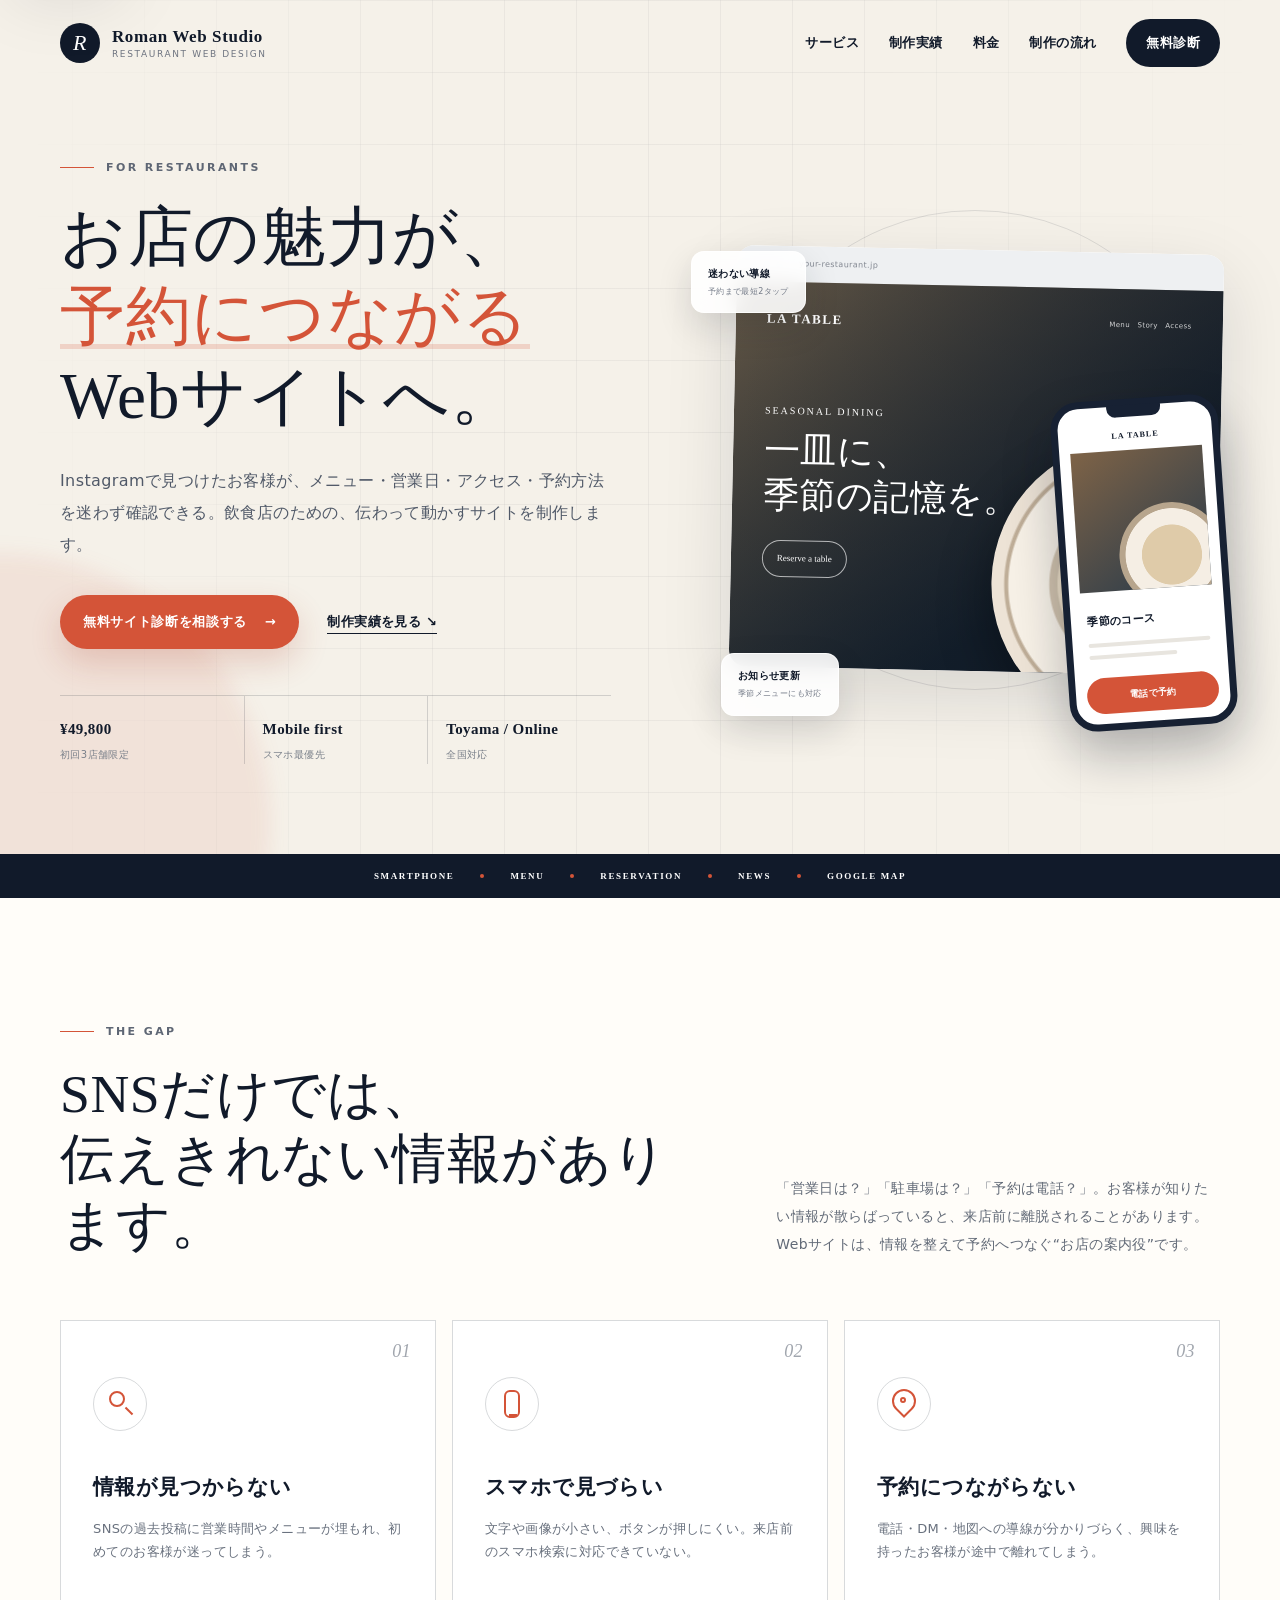
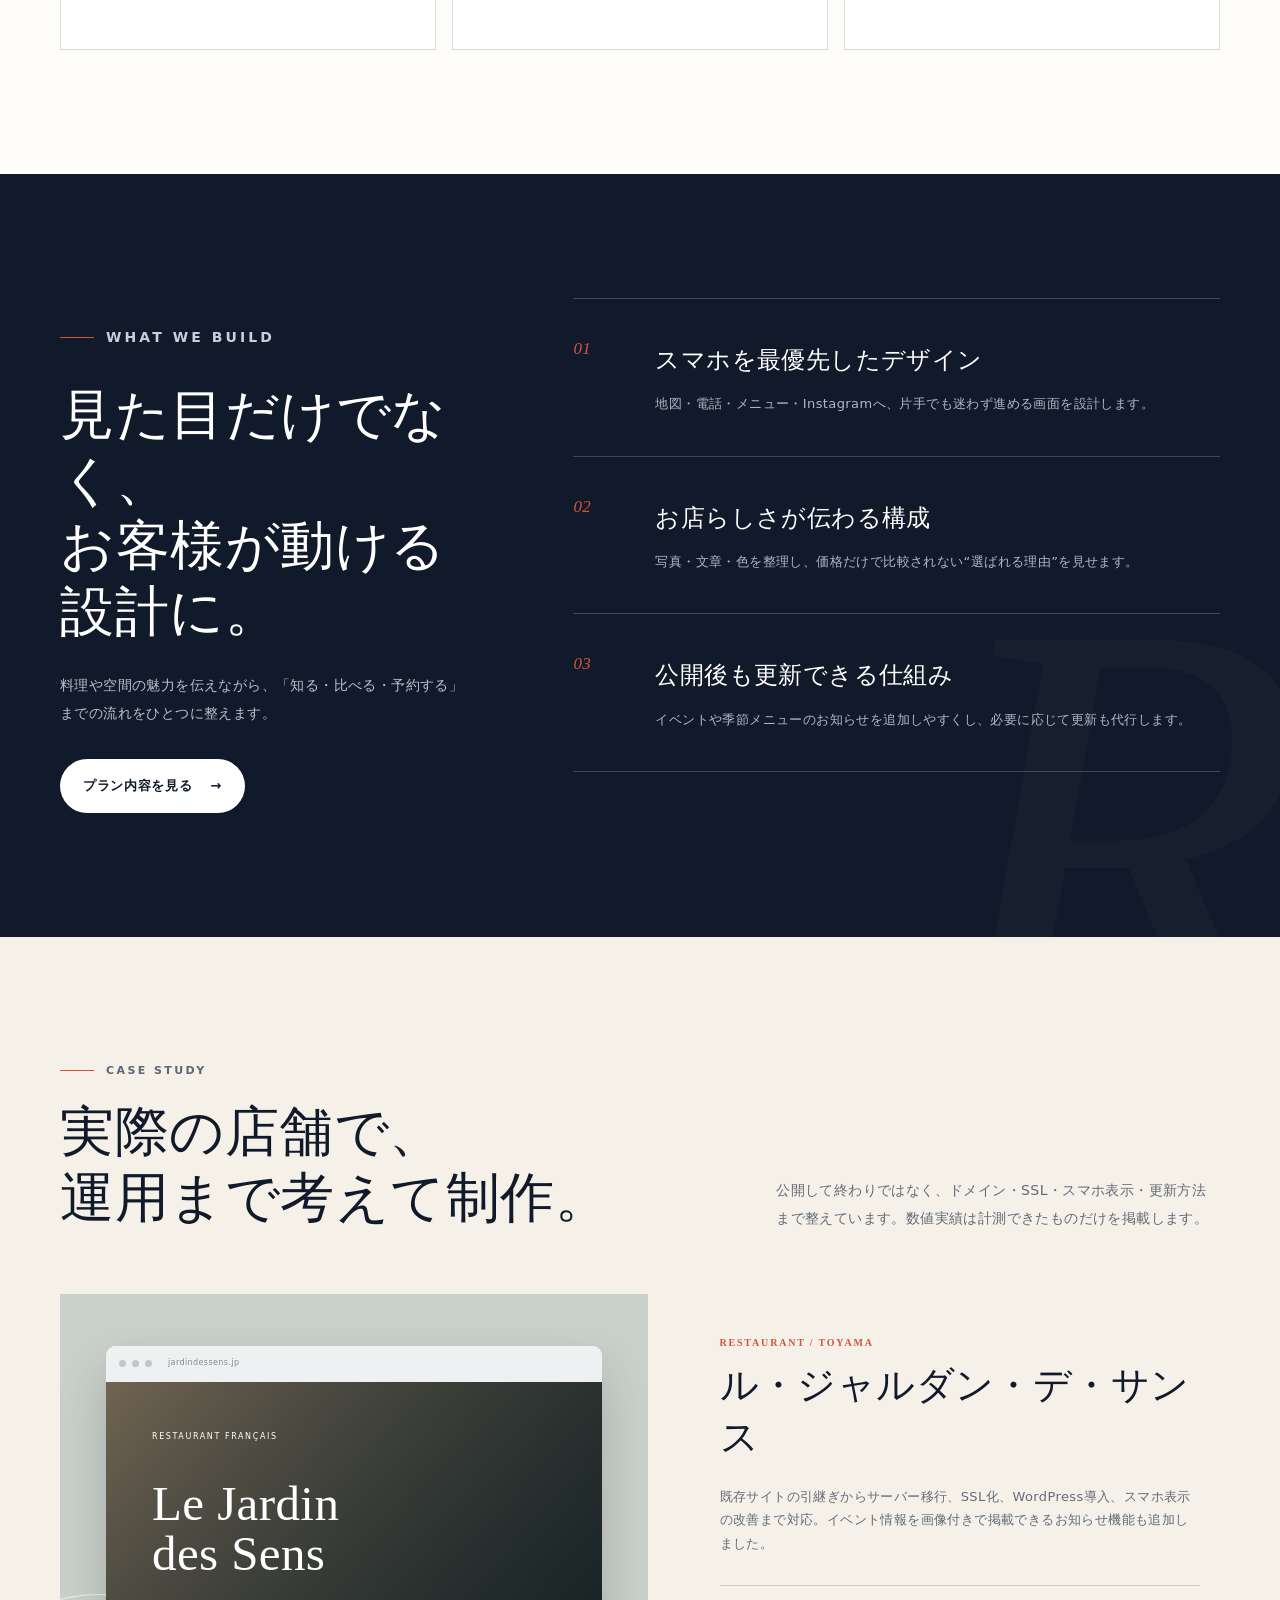
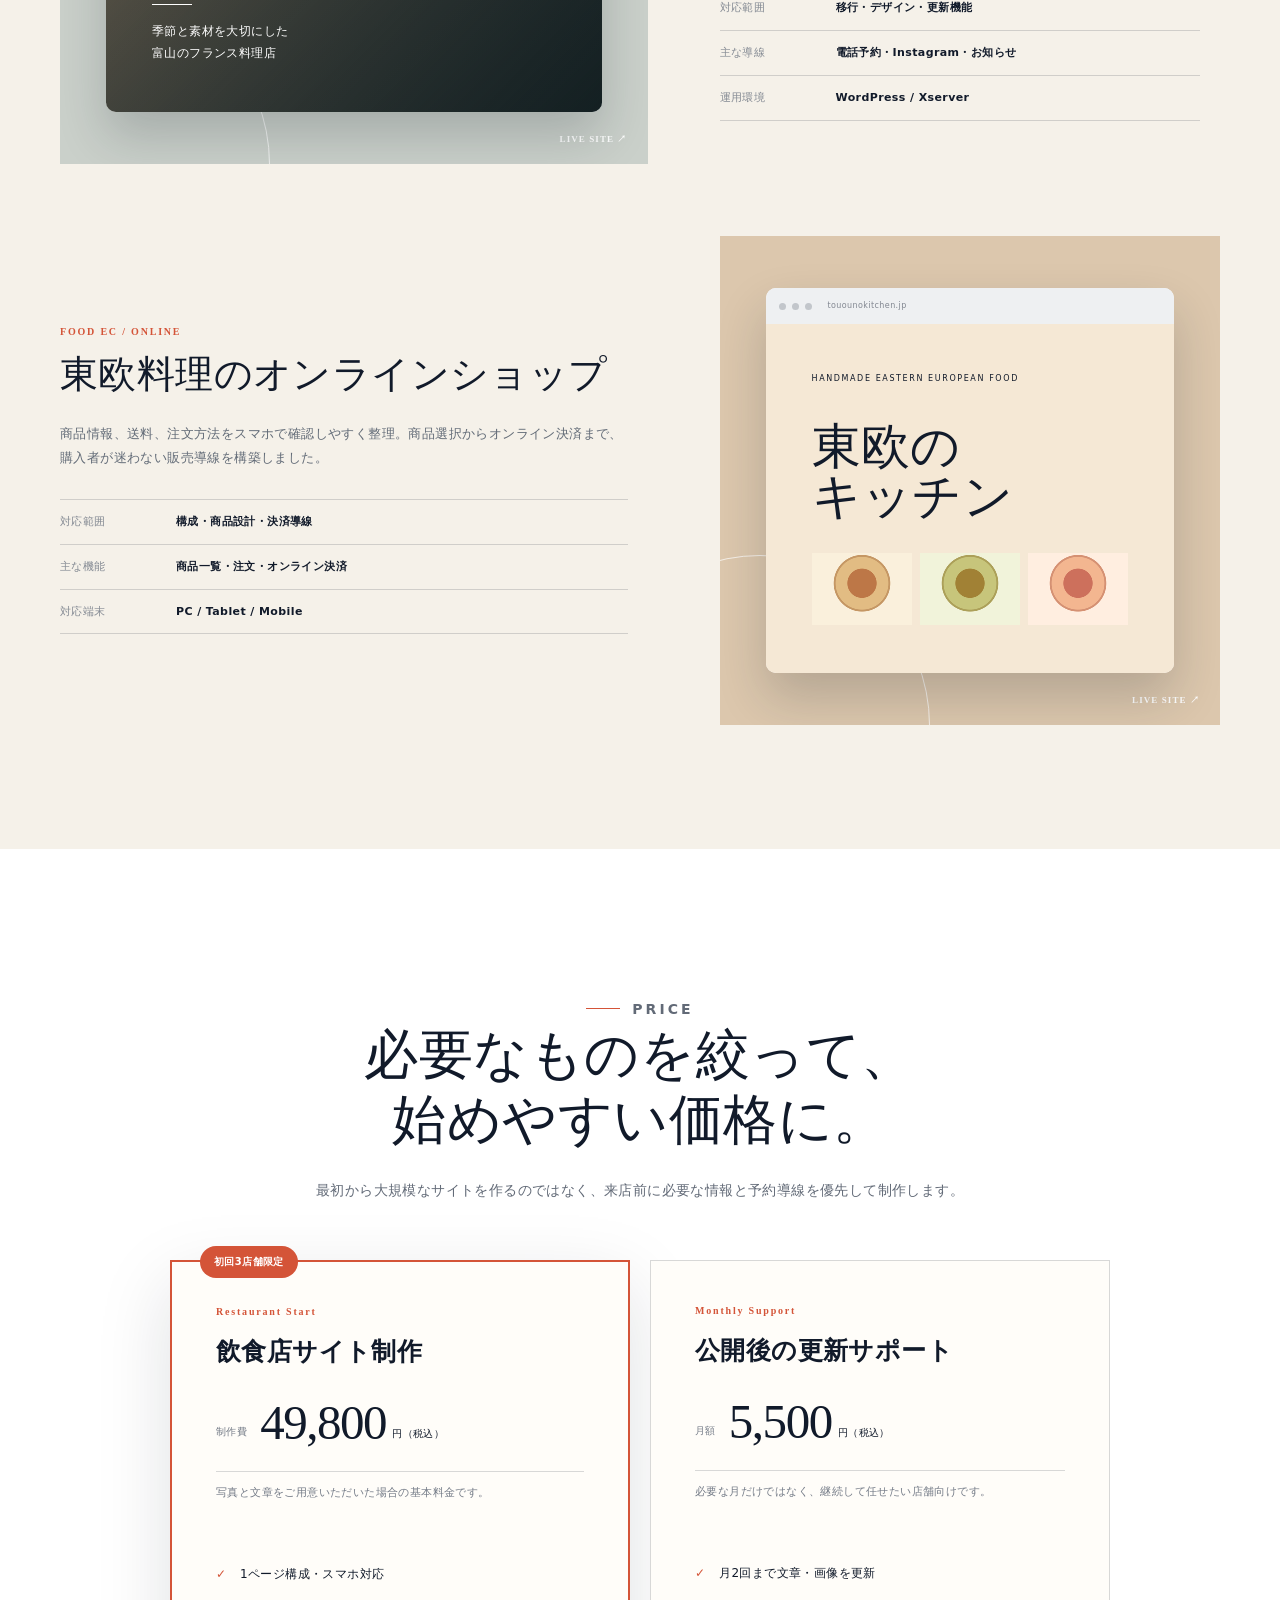
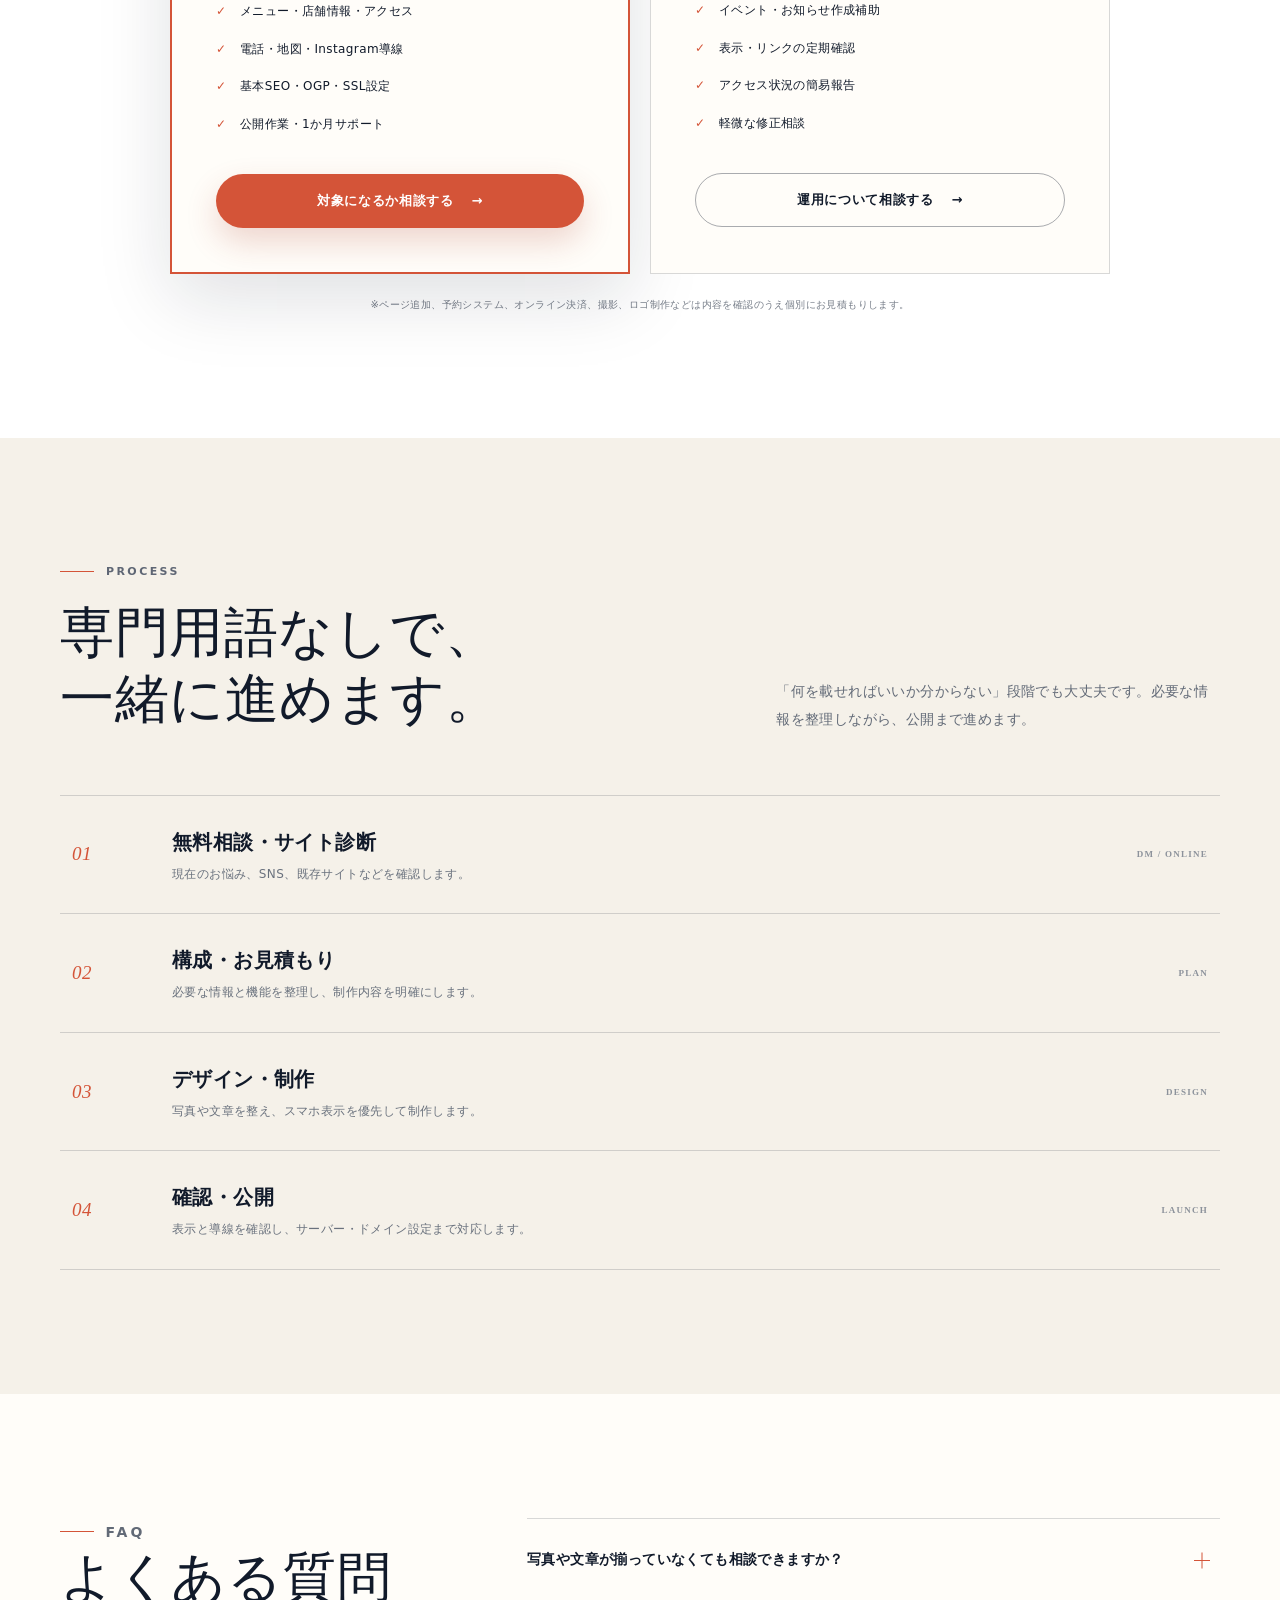
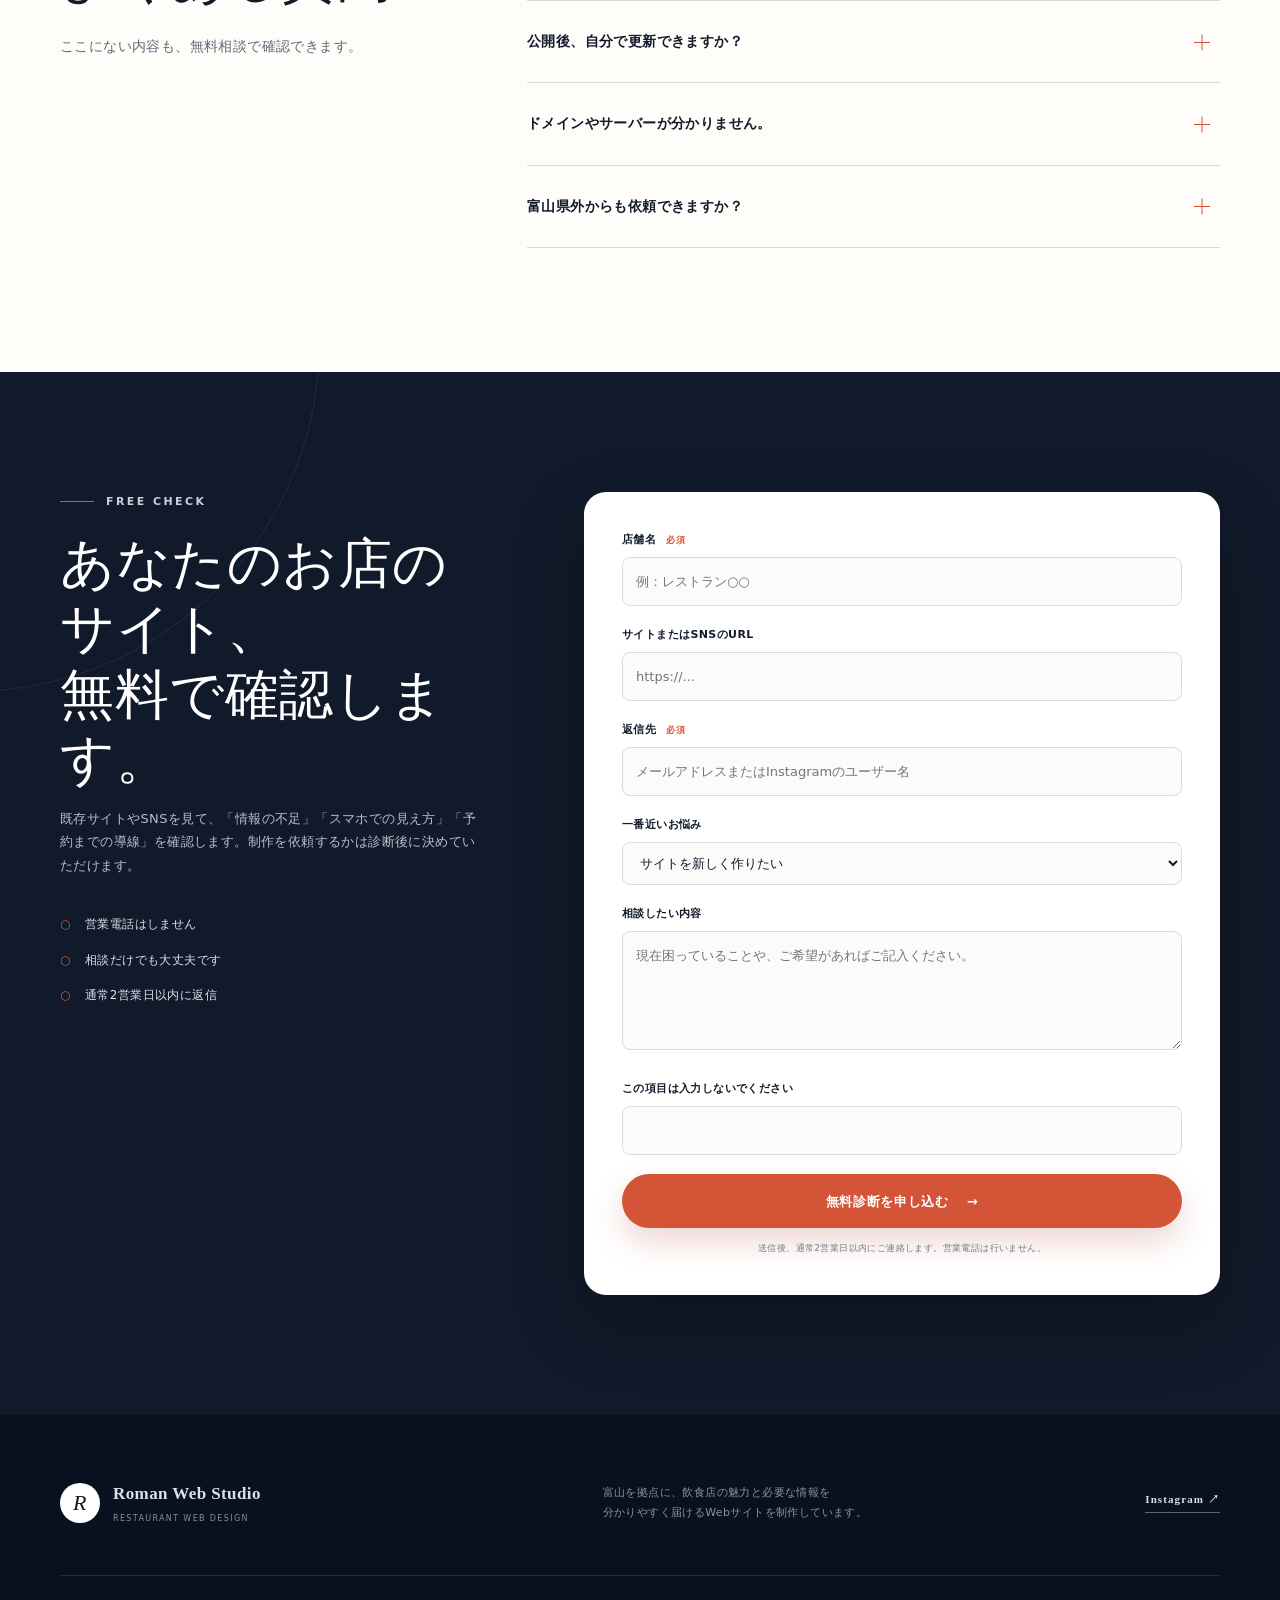
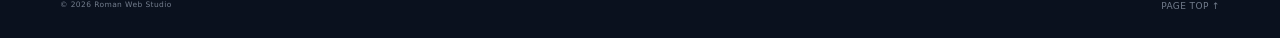
==== commit 85c48d77: "Update index.html" ====
--- a/index.html
+++ b/index.html
@@ -247,16 +247,18 @@
           <p>既存サイトやSNSを見て、「情報の不足」「スマホでの見え方」「予約までの導線」を確認します。制作を依頼するかは診断後に決めていただけます。</p>
           <ul><li>営業電話はしません</li><li>相談だけでも大丈夫です</li><li>通常2営業日以内に返信</li></ul>
         </div>
-        <form class="diagnosis-form reveal" data-diagnosis-form>
-          <label><span>店舗名 <em>必須</em></span><input type="text" name="shop" autocomplete="organization" required placeholder="例：レストラン○○"></label>
-          <label><span>サイトまたはSNSのURL</span><input type="url" name="url" inputmode="url" placeholder="https://..."></label>
-          <label><span>一番近いお悩み</span><select name="issue"><option>サイトを新しく作りたい</option><option>今のサイトを改善したい</option><option>スマホ表示を見直したい</option><option>予約・問い合わせを増やしたい</option><option>更新を任せたい</option><option>まだ分からない</option></select></label>
+        <iframe class="diagnosis-submit-frame" name="diagnosis-submit-frame" title="フォーム送信結果" hidden data-diagnosis-frame></iframe>
+        <form class="diagnosis-form reveal" action="https://script.google.com/macros/s/AKfycbxGLkk11lRCcmLAxJzLTEFxbgK1ufBiVwkAE5cfoLiKKZl_DBcK6m_amb0w99q_9EBE/exec" method="post" target="diagnosis-submit-frame" data-diagnosis-form>
+          <label><span>店舗名 <em>必須</em></span><input type="text" name="store_name" autocomplete="organization" required placeholder="例：レストラン○○"></label>
+          <label><span>サイトまたはSNSのURL</span><input type="url" name="site_url" inputmode="url" placeholder="https://..."></label>
+          <label><span>返信先 <em>必須</em></span><input type="text" name="contact" autocomplete="email" required placeholder="メールアドレスまたはInstagramのユーザー名"></label>
+          <label><span>一番近いお悩み</span><select name="concern"><option>サイトを新しく作りたい</option><option>今のサイトを改善したい</option><option>スマホ表示を見直したい</option><option>予約・問い合わせを増やしたい</option><option>更新を任せたい</option><option>まだ分からない</option></select></label>
           <label><span>相談したい内容</span><textarea name="message" rows="4" placeholder="現在困っていることや、ご希望があればご記入ください。"></textarea></label>
-          <button class="button button-primary full" type="submit">相談内容を作成する <span>→</span></button>
-          <p class="form-help">入力内容を相談文としてコピーし、InstagramのDMを開きます。自動送信はされません。</p>
+          <label class="form-honeypot" aria-hidden="true"><span>この項目は入力しないでください</span><input type="text" name="hp_field" tabindex="-1" autocomplete="off"></label>
+          <button class="button button-primary full" type="submit" data-submit-button>無料診断を申し込む <span>→</span></button>
+          <p class="form-help">送信後、通常2営業日以内にご連絡します。営業電話は行いません。</p>
           <div class="form-result" role="status" aria-live="polite" data-form-result hidden>
-            <b>相談文をコピーしました。</b><span>Instagramが開いたら、DMへ貼り付けて送信してください。</span>
-            <a href="https://www.instagram.com/roman.webstudio/" target="_blank" rel="noopener noreferrer">Instagramを開く ↗</a>
+            <b>無料診断を受け付けました。</b><span>内容を確認し、通常2営業日以内にご連絡します。</span>
           </div>
         </form>
       </div>
--- a/styles.css
+++ b/styles.css
@@ -272,6 +272,14 @@
 
 @media (max-width: 760px) {
   html { scroll-padding-top: 74px; }
+  body.menu-open .site-header {
+    height: 100vh;
+    height: 100dvh;
+    background: var(--cream);
+    box-shadow: none;
+    -webkit-backdrop-filter: none;
+    backdrop-filter: none;
+  }
   .container { width: min(calc(100% - 30px), var(--container)); }
   .section { padding: 84px 0; }
   .header-inner { height: 72px; }
@@ -282,7 +290,7 @@
   .menu-button i { display: block; width: 25px; height: 1px; background: var(--ink); transition: transform .25s ease; }
   .menu-button[aria-expanded="true"] i:first-of-type { transform: translateY(4px) rotate(45deg); }
   .menu-button[aria-expanded="true"] i:last-of-type { transform: translateY(-4px) rotate(-45deg); }
-  .site-nav { position: fixed; inset: 0; display: flex; flex-direction: column; align-items: stretch; justify-content: center; gap: 0; padding: 90px 30px 40px; background: var(--cream); transform: translateX(100%); visibility: hidden; transition: transform .3s ease, visibility .3s ease; }
+  .site-nav { position: absolute; z-index: 101; inset: 72px 0 auto; height: calc(100vh - 72px); height: calc(100dvh - 72px); display: flex; flex-direction: column; align-items: stretch; justify-content: flex-start; gap: 0; padding: 26px 30px 40px; overflow-y: auto; overscroll-behavior: contain; background: var(--cream); transform: translateX(100%); visibility: hidden; transition: transform .3s ease, visibility .3s ease; }
   .site-nav.open { transform: translateX(0); visibility: visible; }
   .site-nav > a { padding: 15px 6px; border-bottom: 1px solid var(--line); font: 500 25px "Yu Mincho", serif; }
   .site-nav .nav-cta { margin-top: 28px; padding: 16px; border: 0; border-radius: 99px; text-align: center; color: #fff; font: 700 13px system-ui, sans-serif; }
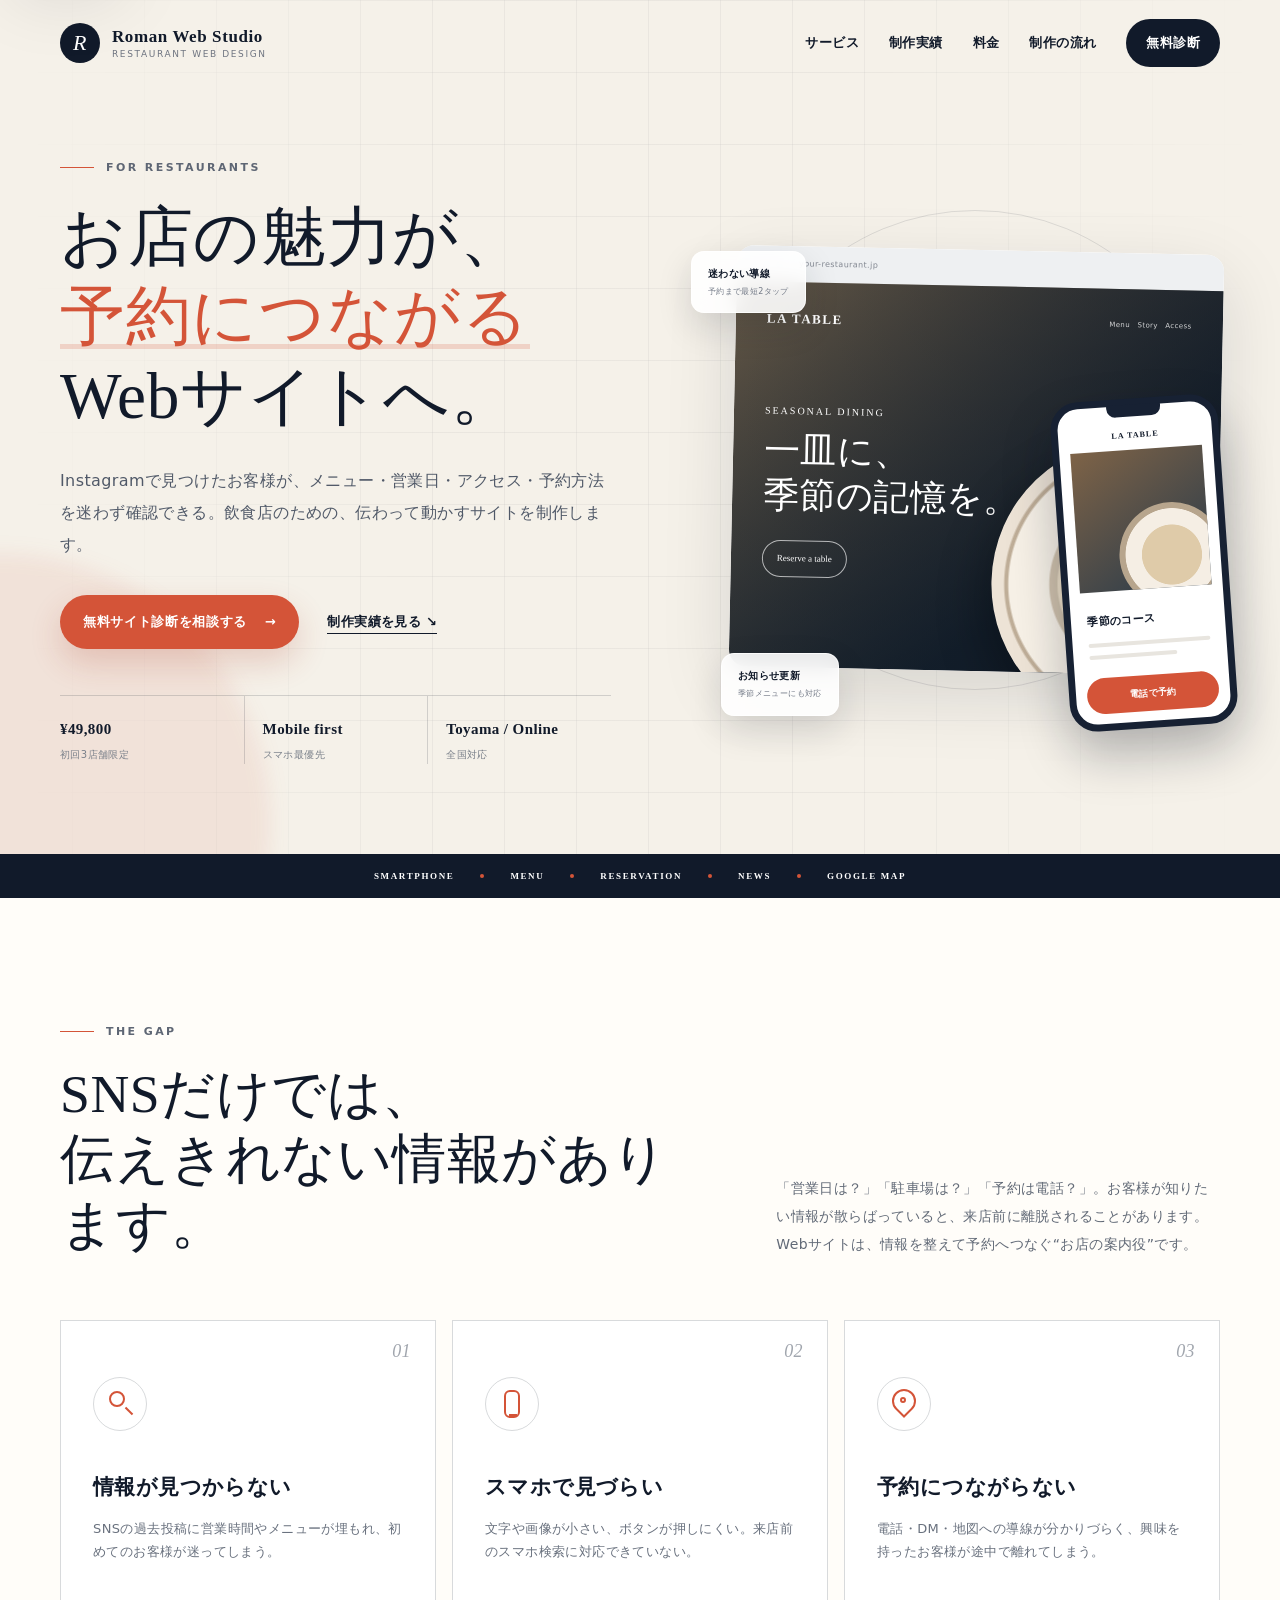
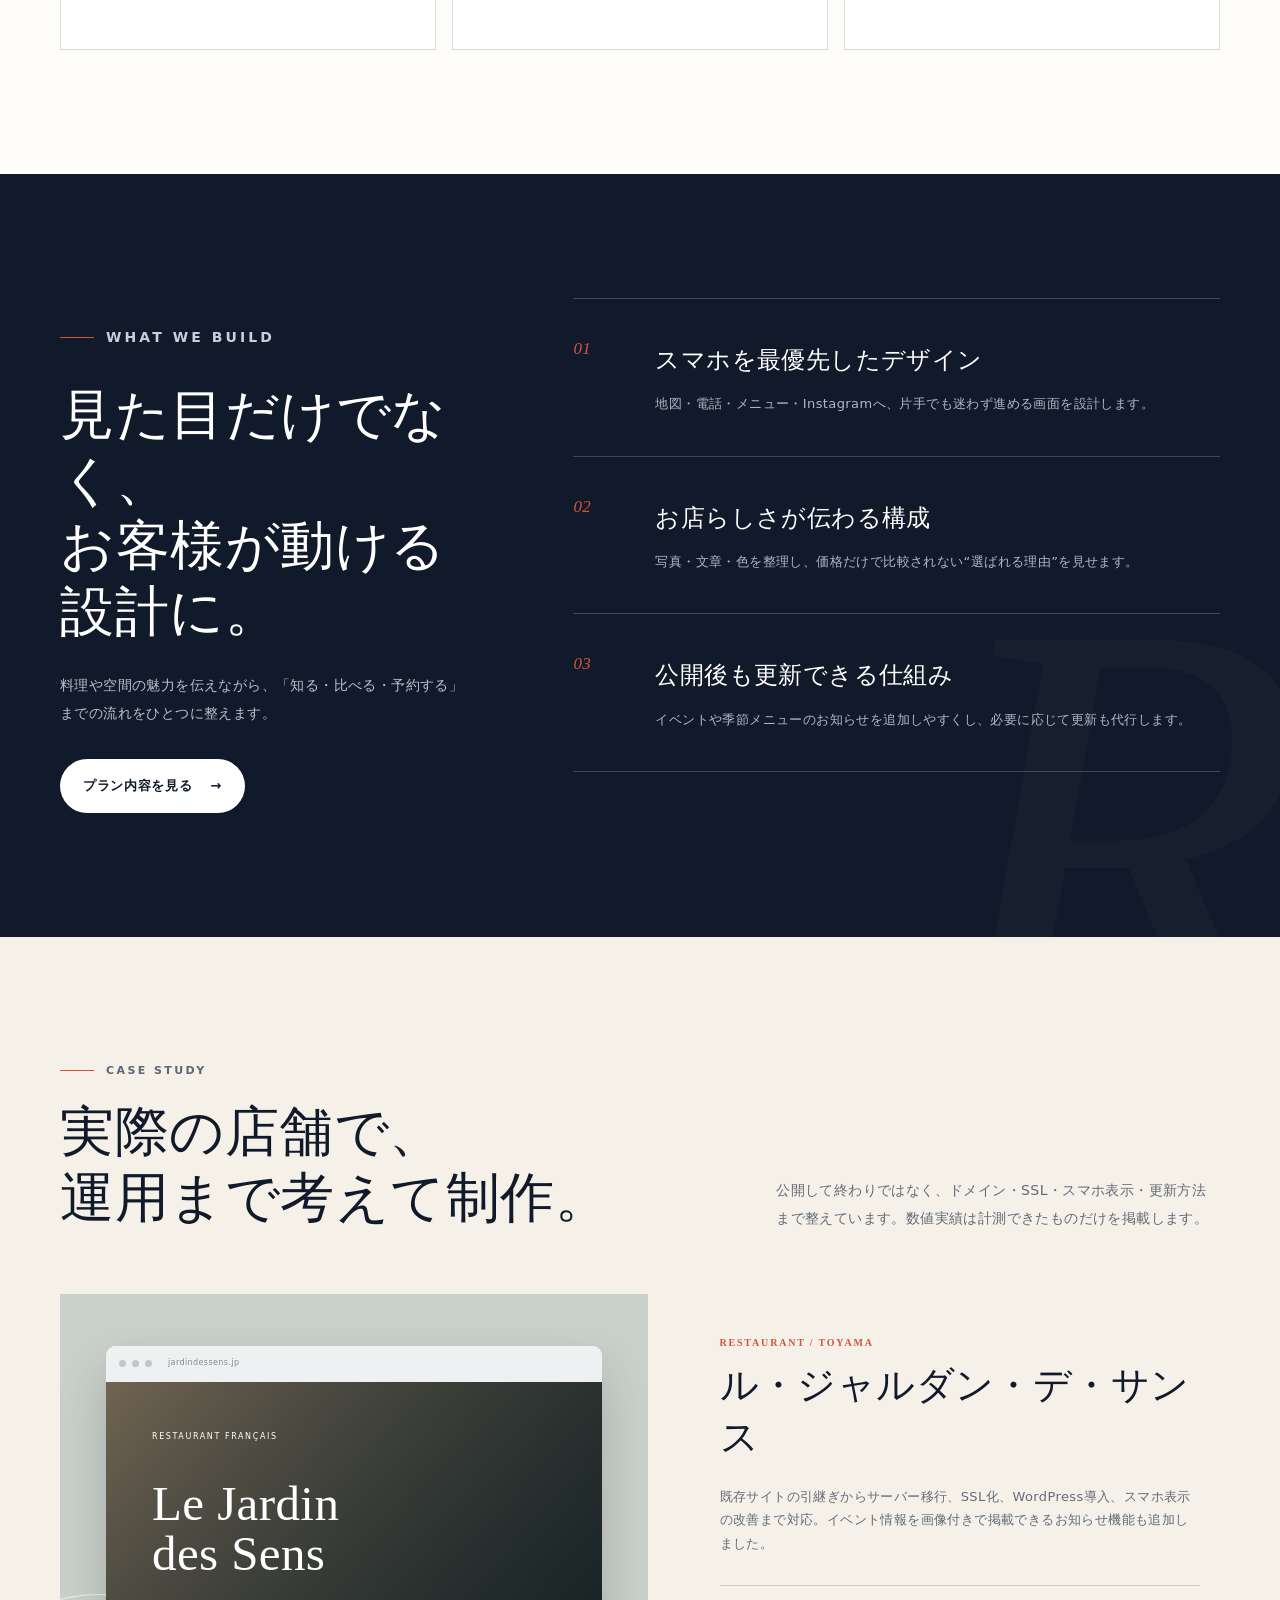
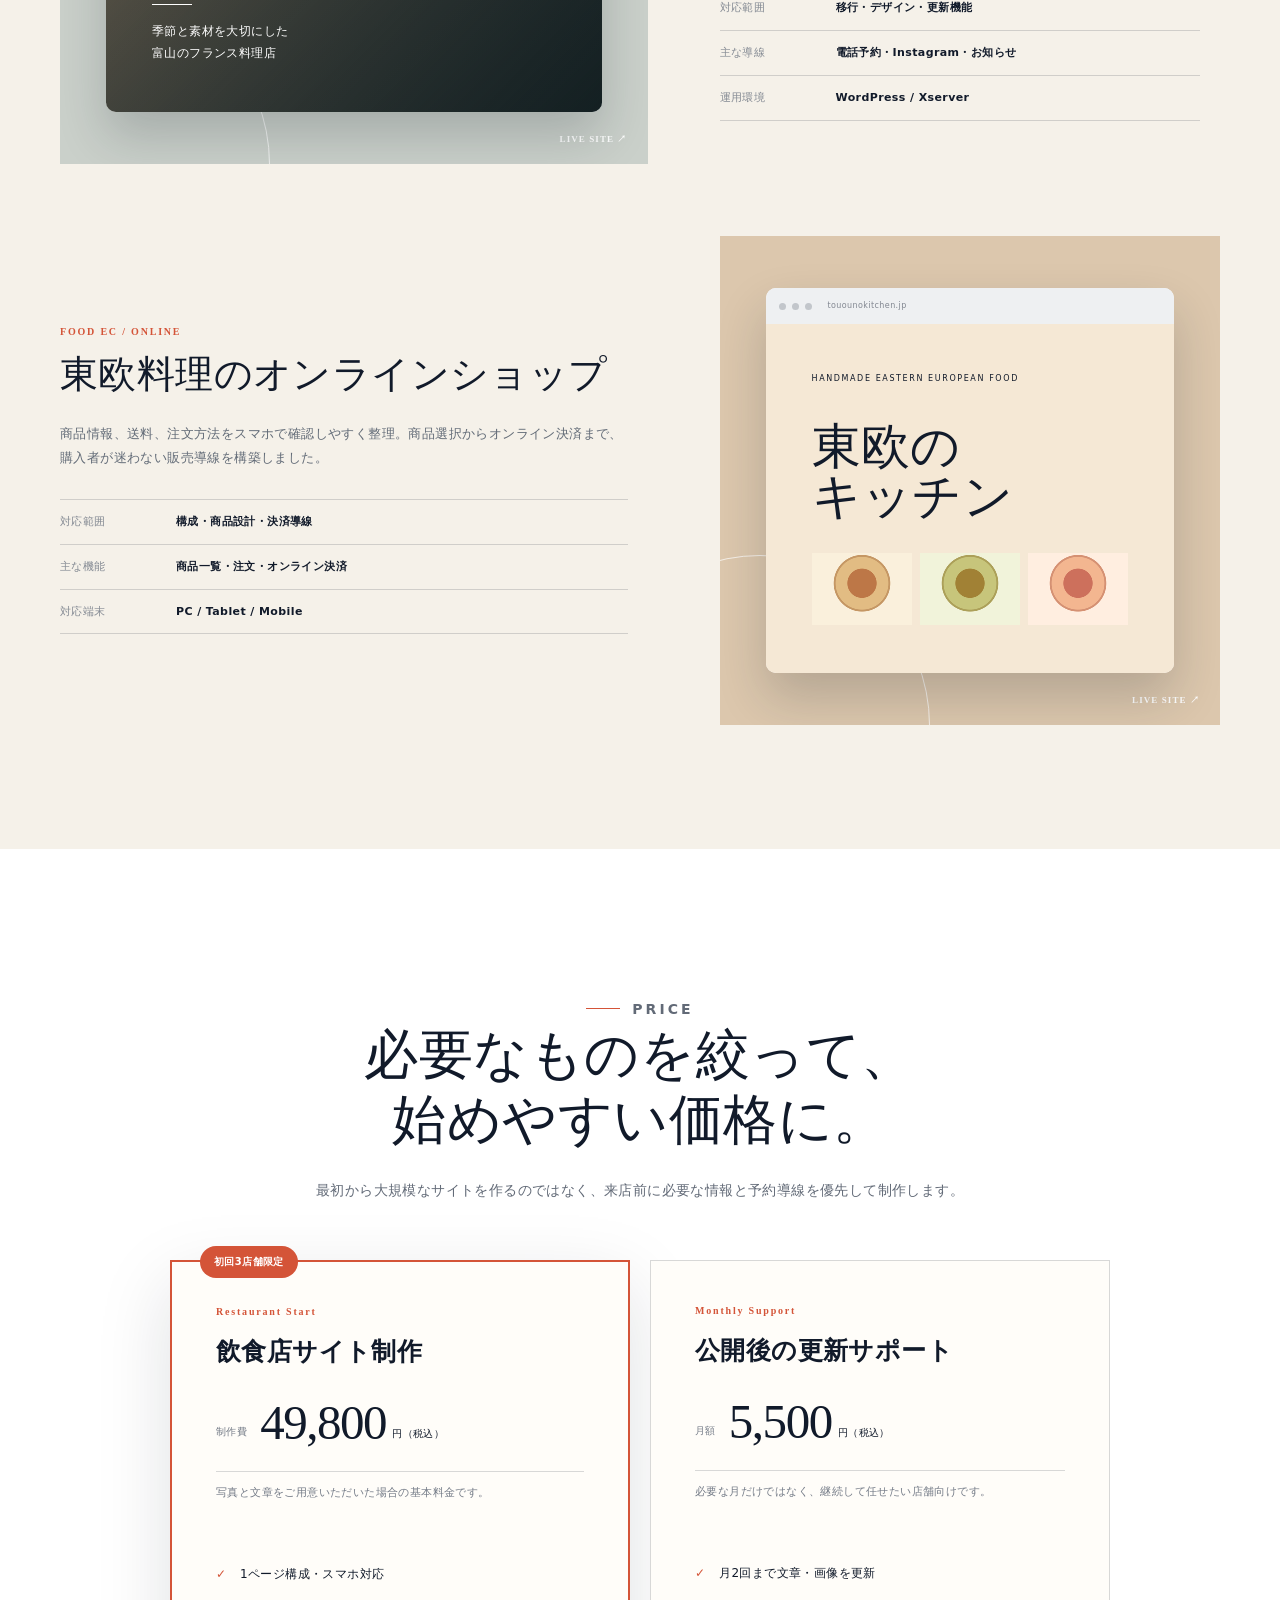
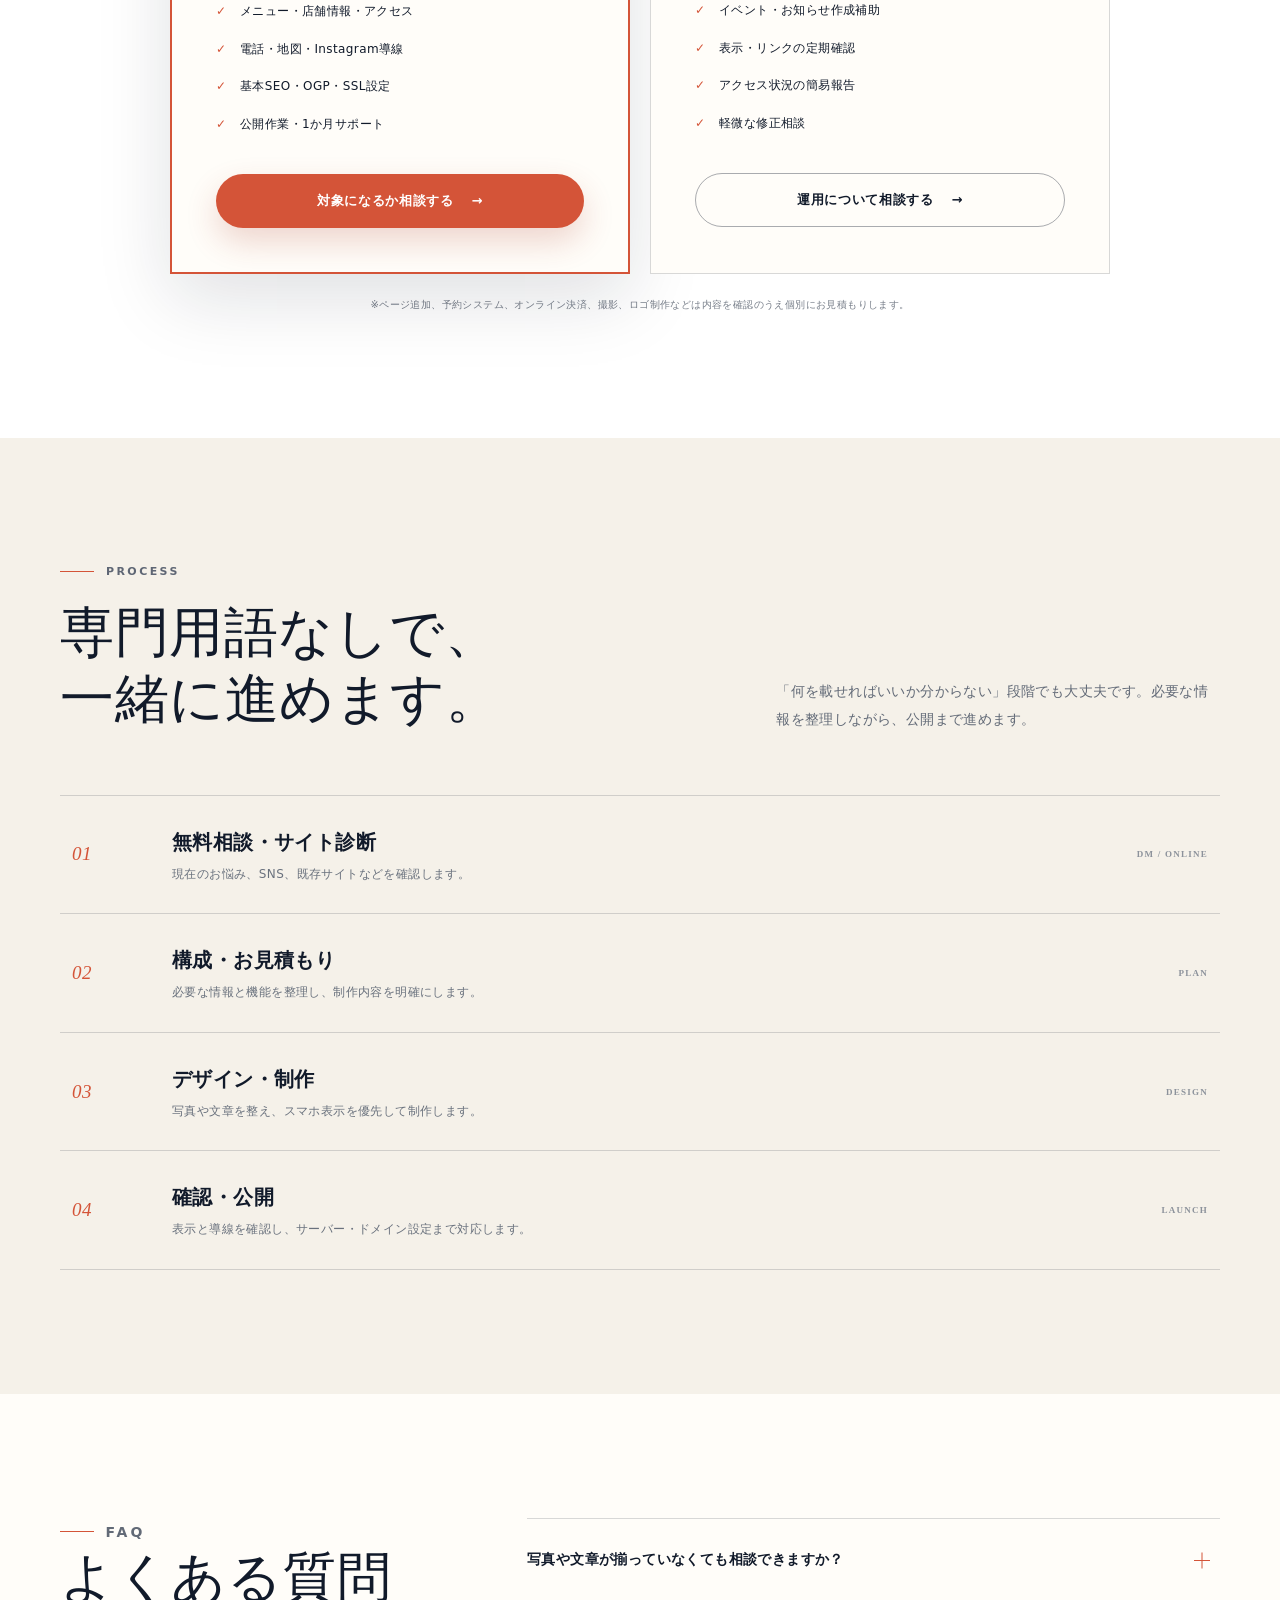
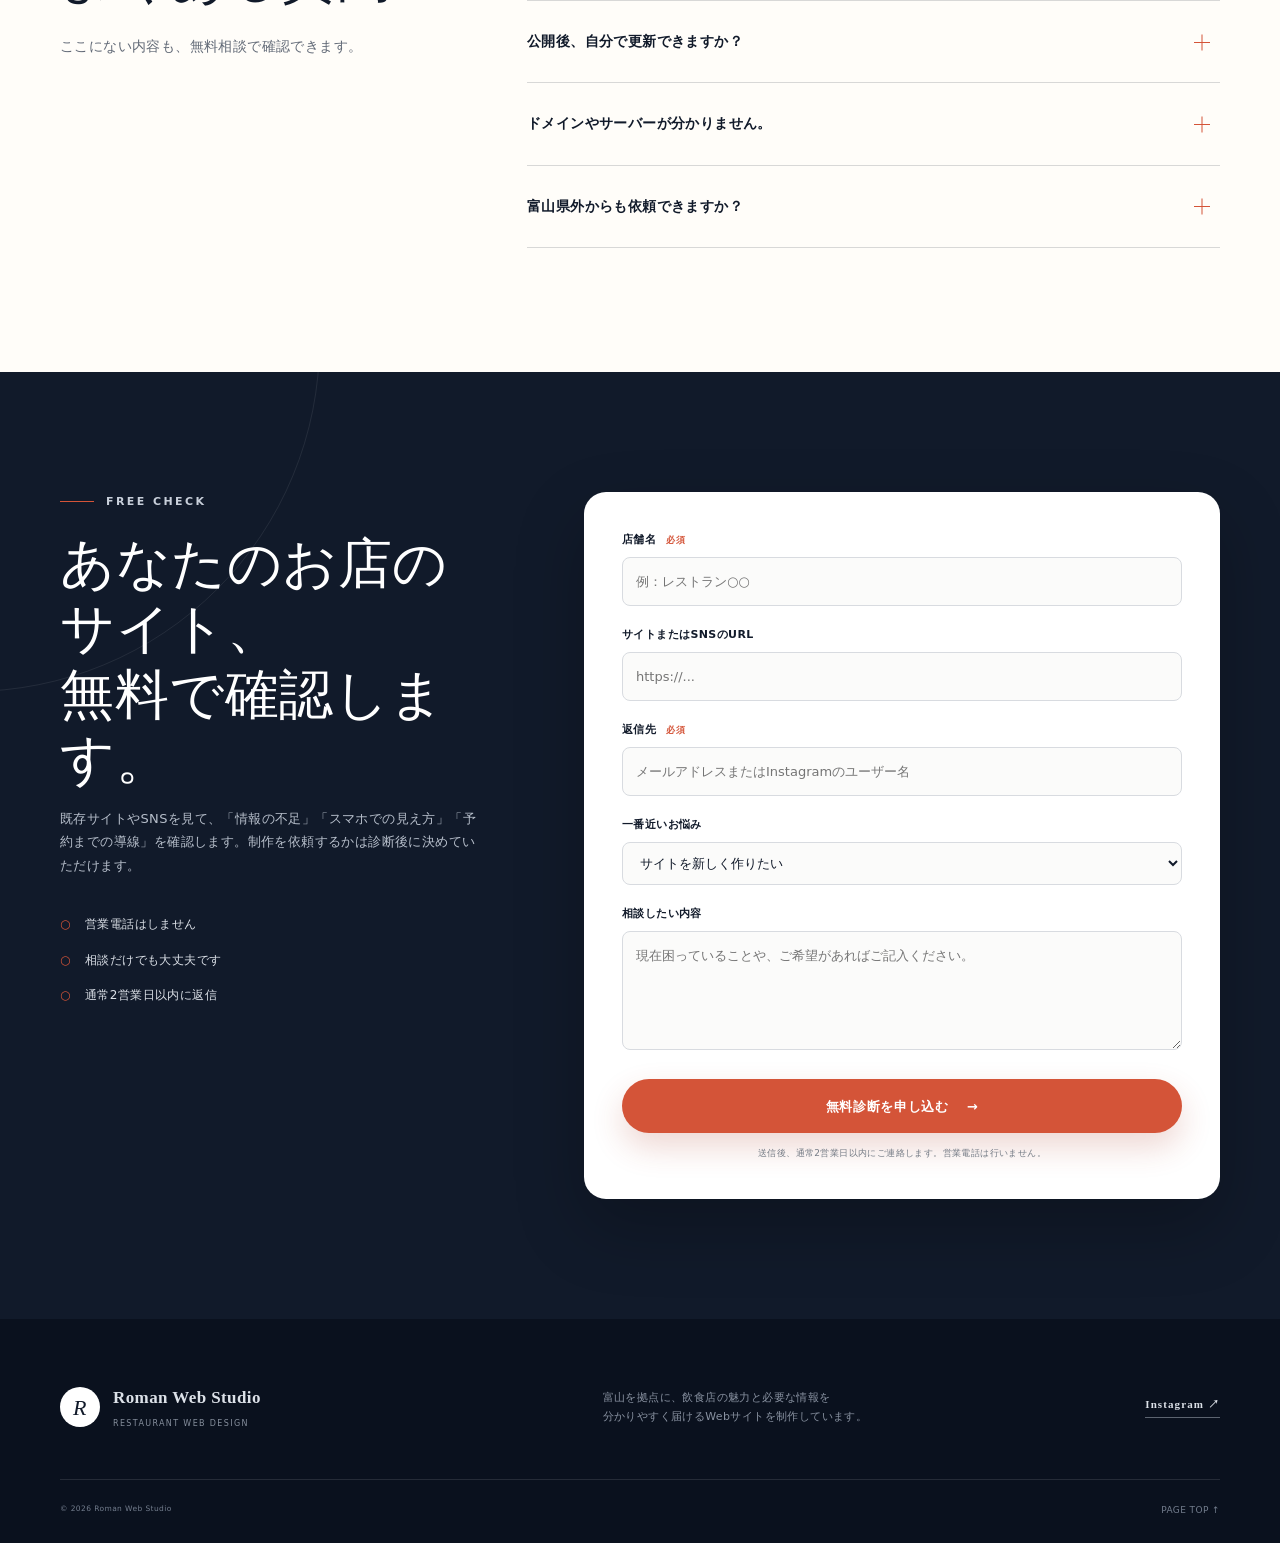
==== commit 2ce54d8b: "Update index.html" ====
--- a/index.html
+++ b/index.html
@@ -247,8 +247,7 @@
           <p>既存サイトやSNSを見て、「情報の不足」「スマホでの見え方」「予約までの導線」を確認します。制作を依頼するかは診断後に決めていただけます。</p>
           <ul><li>営業電話はしません</li><li>相談だけでも大丈夫です</li><li>通常2営業日以内に返信</li></ul>
         </div>
-        <iframe class="diagnosis-submit-frame" name="diagnosis-submit-frame" title="フォーム送信結果" hidden data-diagnosis-frame></iframe>
-        <form class="diagnosis-form reveal" action="https://script.google.com/macros/s/AKfycbxGLkk11lRCcmLAxJzLTEFxbgK1ufBiVwkAE5cfoLiKKZl_DBcK6m_amb0w99q_9EBE/exec" method="post" target="diagnosis-submit-frame" data-diagnosis-form>
+        <form class="diagnosis-form reveal" action="https://script.google.com/macros/s/AKfycbxGLkk11lRCcmLAxJzLTEFxbgK1ufBiVwkAE5cfoLiKKZl_DBcK6m_amb0w99q_9EBE/exec" method="post" data-diagnosis-form>
           <label><span>店舗名 <em>必須</em></span><input type="text" name="store_name" autocomplete="organization" required placeholder="例：レストラン○○"></label>
           <label><span>サイトまたはSNSのURL</span><input type="url" name="site_url" inputmode="url" placeholder="https://..."></label>
           <label><span>返信先 <em>必須</em></span><input type="text" name="contact" autocomplete="email" required placeholder="メールアドレスまたはInstagramのユーザー名"></label>
--- a/styles.css
+++ b/styles.css
@@ -236,6 +236,8 @@
 .diagnosis-form input, .diagnosis-form select, .diagnosis-form textarea { width: 100%; border: 1px solid #d8dbe0; border-radius: 8px; background: #fbfbfa; color: var(--ink); padding: 12px 13px; outline: none; font-size: 13px; }
 .diagnosis-form input:focus, .diagnosis-form select:focus, .diagnosis-form textarea:focus { border-color: var(--accent); box-shadow: 0 0 0 3px rgba(212, 84, 56, .1); }
 .diagnosis-form textarea { resize: vertical; min-height: 110px; }
+.diagnosis-form .form-honeypot { position: absolute; left: -9999px; width: 1px; height: 1px; overflow: hidden; }
+.diagnosis-form button:disabled { cursor: wait; opacity: .72; transform: none; }
 .form-help { margin: 12px 0 0; color: #747b85; text-align: center; font-size: 9px; }
 .form-result { margin-top: 16px; padding: 16px; border: 1px solid rgba(212, 84, 56, .3); border-radius: 9px; background: #fff6f3; }
 .form-result b, .form-result span { display: block; }
